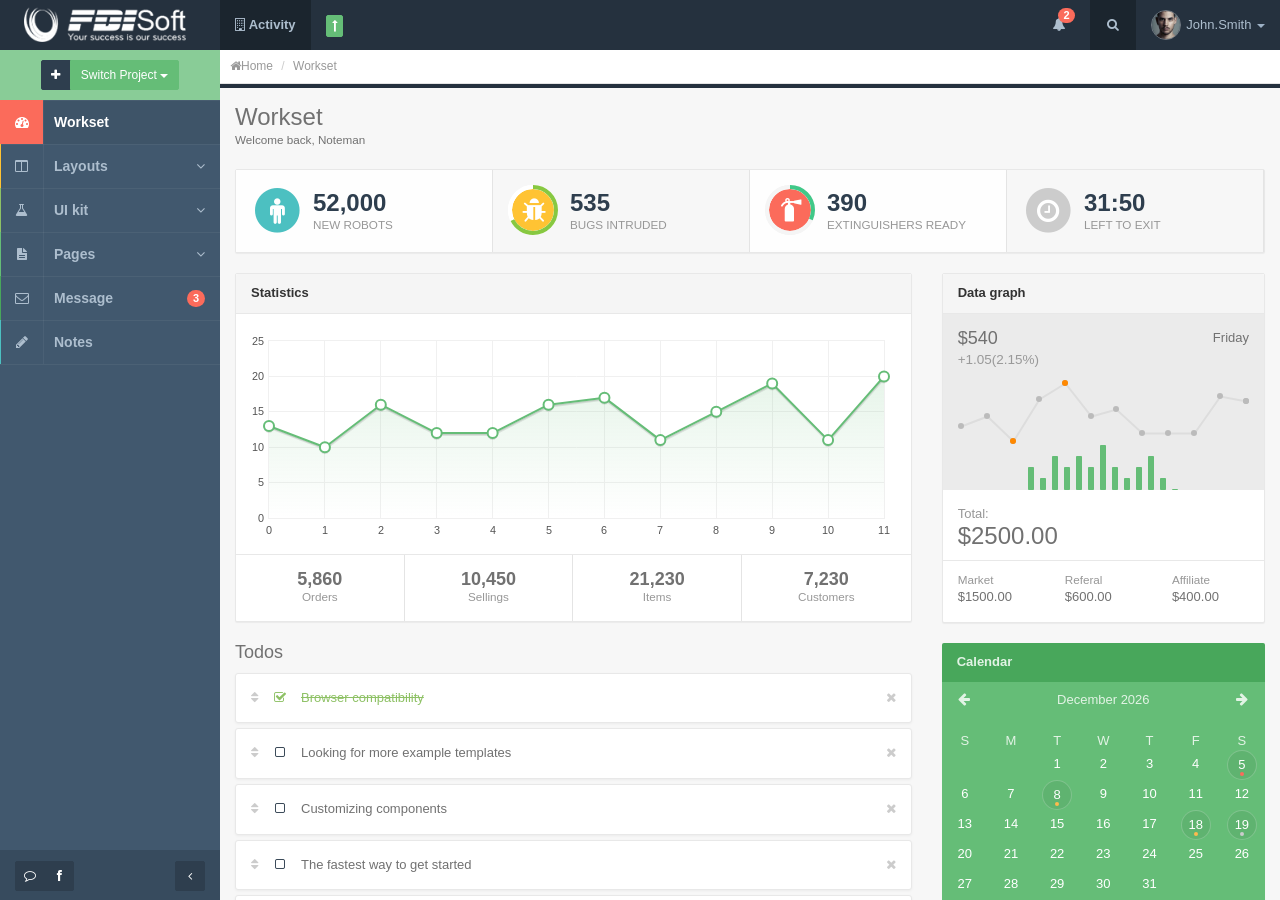
==== QLSV/QLSV.Web/Skin/index.html @ b13d67b2 "commit web" ====
<!DOCTYPE html>
<html lang="en" class="app">
<head>
    <meta charset="utf-8" />
    <title>Notebook | Web Application</title>
    <meta name="description" content="app, web app, responsive, admin dashboard, admin, flat, flat ui, ui kit, off screen nav" />
    <meta name="viewport" content="width=device-width, initial-scale=1, maximum-scale=1" />
    <link rel="stylesheet" href="css/bootstrap.css" type="text/css" />
    <link rel="stylesheet" href="css/animate.css" type="text/css" />
    <link rel="stylesheet" href="css/font-awesome.min.css" type="text/css" />
    <link rel="stylesheet" href="css/font.css" type="text/css" />
    <link rel="stylesheet" href="js/calendar/bootstrap_calendar.css" type="text/css" />
    <link rel="stylesheet" href="css/app.css" type="text/css" />
    <!--[if lt IE 9]>
    <script src="js/ie/html5shiv.js"></script>
    <script src="js/ie/respond.min.js"></script>
    <script src="js/ie/excanvas.js"></script>
  <![endif]-->
</head>
<body>
    <section class="vbox">
        <header class="bg-dark dk header navbar navbar-fixed-top-xs">
            <div class="navbar-header aside-md">
                <a class="btn btn-link visible-xs" data-toggle="class:nav-off-screen,open" data-target="#nav,html">
                    <i class="fa fa-bars"></i>
                </a>
                <a href="#" class="navbar-brand" data-toggle="fullscreen">
                    <img src="images/logo.png" class="m-r-sm">Notebook</a>
                <a class="btn btn-link visible-xs" data-toggle="dropdown" data-target=".nav-user">
                    <i class="fa fa-cog"></i>
                </a>
            </div>
            <ul class="nav navbar-nav hidden-xs">
                <li class="dropdown">
                    <a href="#" class="dropdown-toggle dker" data-toggle="dropdown">
                        <i class="fa fa-building-o"></i>
                        <span class="font-bold">Activity</span>
                    </a>
                    <section class="dropdown-menu aside-xl on animated fadeInLeft no-borders lt">
                        <div class="wrapper lter m-t-n-xs">
                            <a href="#" class="thumb pull-left m-r">
                                <img src="images/avatar.jpg" class="img-circle">
                            </a>
                            <div class="clear">
                                <a href="#"><span class="text-white font-bold">@Mike Mcalidek</span></a>

                                <small class="block">Art Director</small>
                                <a href="#" class="btn btn-xs btn-success m-t-xs">Upgrade</a>
                            </div>
                        </div>
                        <div class="row m-l-none m-r-none m-b-n-xs text-center">
                            <div class="col-xs-4">
                                <div class="padder-v">
                                    <span class="m-b-xs h4 block text-white">245</span>
                                    <small class="text-muted">Followers</small>
                                </div>
                            </div>
                            <div class="col-xs-4 dk">
                                <div class="padder-v">
                                    <span class="m-b-xs h4 block text-white">55</span>
                                    <small class="text-muted">Likes</small>
                                </div>
                            </div>
                            <div class="col-xs-4">
                                <div class="padder-v">
                                    <span class="m-b-xs h4 block text-white">2,035</span>
                                    <small class="text-muted">Photos</small>
                                </div>
                            </div>
                        </div>
                    </section>
                </li>
                <li>
                    <div class="m-t m-l">
                        <a href="price.html" class="dropdown-toggle btn btn-xs btn-primary" title="Upgrade"><i class="fa fa-long-arrow-up"></i></a>
                    </div>
                </li>
            </ul>
            <ul class="nav navbar-nav navbar-right m-n hidden-xs nav-user">
                <li class="hidden-xs">
                    <a href="#" class="dropdown-toggle dk" data-toggle="dropdown">
                        <i class="fa fa-bell"></i>
                        <span class="badge badge-sm up bg-danger m-l-n-sm count">2</span>
                    </a>
                    <section class="dropdown-menu aside-xl">
                        <section class="panel bg-white">
                            <header class="panel-heading b-light bg-light">
                                <strong>You have <span class="count">2</span> notifications</strong>
                            </header>
                            <div class="list-group list-group-alt animated fadeInRight">
                                <a href="#" class="media list-group-item">
                                    <span class="pull-left thumb-sm">
                                        <img src="images/avatar.jpg" alt="John said" class="img-circle">
                                    </span>
                                    <span class="media-body block m-b-none">Use awesome animate.css<br>
                                        <small class="text-muted">10 minutes ago</small>
                                    </span>
                                </a>
                                <a href="#" class="media list-group-item">
                                    <span class="media-body block m-b-none">1.0 initial released<br>
                                        <small class="text-muted">1 hour ago</small>
                                    </span>
                                </a>
                            </div>
                            <footer class="panel-footer text-sm">
                                <a href="#" class="pull-right"><i class="fa fa-cog"></i></a>
                                <a href="#notes" data-toggle="class:show animated fadeInRight">See all the notifications</a>
                            </footer>
                        </section>
                    </section>
                </li>
                <li class="dropdown hidden-xs">
                    <a href="#" class="dropdown-toggle dker" data-toggle="dropdown"><i class="fa fa-fw fa-search"></i></a>
                    <section class="dropdown-menu aside-xl animated fadeInUp">
                        <section class="panel bg-white">
                            <form role="search">
                                <div class="form-group wrapper m-b-none">
                                    <div class="input-group">
                                        <input type="text" class="form-control" placeholder="Search">
                                        <span class="input-group-btn">
                                            <button type="submit" class="btn btn-info btn-icon"><i class="fa fa-search"></i></button>
                                        </span>
                                    </div>
                                </div>
                            </form>
                        </section>
                    </section>
                </li>
                <li class="dropdown">
                    <a href="#" class="dropdown-toggle" data-toggle="dropdown">
                        <span class="thumb-sm avatar pull-left">
                            <img src="images/avatar.jpg">
                        </span>
                        John.Smith <b class="caret"></b>
                    </a>
                    <ul class="dropdown-menu animated fadeInRight">
                        <span class="arrow top"></span>
                        <li>
                            <a href="#">Settings</a>
                        </li>
                        <li>
                            <a href="profile.html">Profile</a>
                        </li>
                        <li>
                            <a href="#">
                                <span class="badge bg-danger pull-right">3</span>
                                Notifications
                            </a>
                        </li>
                        <li>
                            <a href="docs.html">Help</a>
                        </li>
                        <li class="divider"></li>
                        <li>
                            <a href="modal.lockme.html" data-toggle="ajaxModal">Logout</a>
                        </li>
                    </ul>
                </li>
            </ul>
        </header>
        <section>
            <section class="hbox stretch">
                <!-- .aside -->
                <aside class="bg-dark lter aside-md hidden-print" id="nav">
                    <section class="vbox">
                        <header class="header bg-primary lter text-center clearfix">
                            <div class="btn-group">
                                <button type="button" class="btn btn-sm btn-dark btn-icon" title="New project"><i class="fa fa-plus"></i></button>
                                <div class="btn-group hidden-nav-xs">
                                    <button type="button" class="btn btn-sm btn-primary dropdown-toggle" data-toggle="dropdown">
                                        Switch Project
                   
                                        <span class="caret"></span>
                                    </button>
                                    <ul class="dropdown-menu text-left">
                                        <li><a href="#">Project</a></li>
                                        <li><a href="#">Another Project</a></li>
                                        <li><a href="#">More Projects</a></li>
                                    </ul>
                                </div>
                            </div>
                        </header>
                        <section class="w-f scrollable">
                            <div class="slim-scroll" data-height="auto" data-disable-fade-out="true" data-distance="0" data-size="5px" data-color="#333333">

                                <!-- nav -->
                                <nav class="nav-primary hidden-xs">
                                    <ul class="nav">
                                        <li class="active">
                                            <a href="index.html" class="active">
                                                <i class="fa fa-dashboard icon">
                                                    <b class="bg-danger"></b>
                                                </i>
                                                <span>Workset</span>
                                            </a>
                                        </li>
                                        <li>
                                            <a href="#layout">
                                                <i class="fa fa-columns icon">
                                                    <b class="bg-warning"></b>
                                                </i>
                                                <span class="pull-right">
                                                    <i class="fa fa-angle-down text"></i>
                                                    <i class="fa fa-angle-up text-active"></i>
                                                </span>
                                                <span>Layouts</span>
                                            </a>
                                            <ul class="nav lt">
                                                <li>
                                                    <a href="layout-c.html">
                                                        <i class="fa fa-angle-right"></i>
                                                        <span>Color option</span>
                                                    </a>
                                                </li>
                                                <li>
                                                    <a href="layout-r.html">
                                                        <i class="fa fa-angle-right"></i>
                                                        <span>Right nav</span>
                                                    </a>
                                                </li>
                                                <li>
                                                    <a href="layout-h.html">
                                                        <i class="fa fa-angle-right"></i>
                                                        <span>H-Layout</span>
                                                    </a>
                                                </li>
                                            </ul>
                                        </li>
                                        <li>
                                            <a href="#uikit">
                                                <i class="fa fa-flask icon">
                                                    <b class="bg-success"></b>
                                                </i>
                                                <span class="pull-right">
                                                    <i class="fa fa-angle-down text"></i>
                                                    <i class="fa fa-angle-up text-active"></i>
                                                </span>
                                                <span>UI kit</span>
                                            </a>
                                            <ul class="nav lt">
                                                <li>
                                                    <a href="buttons.html">
                                                        <i class="fa fa-angle-right"></i>
                                                        <span>Buttons</span>
                                                    </a>
                                                </li>
                                                <li>
                                                    <a href="icons.html">
                                                        <b class="badge bg-info pull-right">369</b>
                                                        <i class="fa fa-angle-right"></i>
                                                        <span>Icons</span>
                                                    </a>
                                                </li>
                                                <li>
                                                    <a href="grid.html">
                                                        <i class="fa fa-angle-right"></i>
                                                        <span>Grid</span>
                                                    </a>
                                                </li>
                                                <li>
                                                    <a href="widgets.html">
                                                        <b class="badge  pull-right">8</b>
                                                        <i class="fa fa-angle-right"></i>
                                                        <span>Widgets</span>
                                                    </a>
                                                </li>
                                                <li>
                                                    <a href="components.html">
                                                        <i class="fa fa-angle-right"></i>
                                                        <span>Components</span>
                                                    </a>
                                                </li>
                                                <li>
                                                    <a href="list.html">
                                                        <i class="fa fa-angle-right"></i>
                                                        <span>List group</span>
                                                    </a>
                                                </li>
                                                <li>
                                                    <a href="#table">
                                                        <i class="fa fa-angle-down text"></i>
                                                        <i class="fa fa-angle-up text-active"></i>
                                                        <span>Table</span>
                                                    </a>
                                                    <ul class="nav bg">
                                                        <li>
                                                            <a href="table-static.html">
                                                                <i class="fa fa-angle-right"></i>
                                                                <span>Table static</span>
                                                            </a>
                                                        </li>
                                                        <li>
                                                            <a href="table-datatable.html">
                                                                <i class="fa fa-angle-right"></i>
                                                                <span>Datatable</span>
                                                            </a>
                                                        </li>
                                                        <li>
                                                            <a href="table-datagrid.html">
                                                                <i class="fa fa-angle-right"></i>
                                                                <span>Datagrid</span>
                                                            </a>
                                                        </li>
                                                    </ul>
                                                </li>
                                                <li>
                                                    <a href="#form">
                                                        <i class="fa fa-angle-down text"></i>
                                                        <i class="fa fa-angle-up text-active"></i>
                                                        <span>Form</span>
                                                    </a>
                                                    <ul class="nav bg">
                                                        <li>
                                                            <a href="form-elements.html">
                                                                <i class="fa fa-angle-right"></i>
                                                                <span>Form elements</span>
                                                            </a>
                                                        </li>
                                                        <li>
                                                            <a href="form-validation.html">
                                                                <i class="fa fa-angle-right"></i>
                                                                <span>Form validation</span>
                                                            </a>
                                                        </li>
                                                        <li>
                                                            <a href="form-wizard.html">
                                                                <i class="fa fa-angle-right"></i>
                                                                <span>Form wizard</span>
                                                            </a>
                                                        </li>
                                                    </ul>
                                                </li>
                                                <li>
                                                    <a href="chart.html">
                                                        <i class="fa fa-angle-right"></i>
                                                        <span>Chart</span>
                                                    </a>
                                                </li>
                                                <li>
                                                    <a href="fullcalendar.html">
                                                        <i class="fa fa-angle-right"></i>
                                                        <span>Fullcalendar</span>
                                                    </a>
                                                </li>
                                                <li>
                                                    <a href="portlet.html">
                                                        <i class="fa fa-angle-right"></i>
                                                        <span>Portlet</span>
                                                    </a>
                                                </li>
                                                <li>
                                                    <a href="timeline.html">
                                                        <i class="fa fa-angle-right"></i>
                                                        <span>Timeline</span>
                                                    </a>
                                                </li>
                                            </ul>
                                        </li>
                                        <li>
                                            <a href="#pages">
                                                <i class="fa fa-file-text icon">
                                                    <b class="bg-primary"></b>
                                                </i>
                                                <span class="pull-right">
                                                    <i class="fa fa-angle-down text"></i>
                                                    <i class="fa fa-angle-up text-active"></i>
                                                </span>
                                                <span>Pages</span>
                                            </a>
                                            <ul class="nav lt">
                                                <li>
                                                    <a href="gallery.html">
                                                        <i class="fa fa-angle-right"></i>
                                                        <span>Gallery</span>
                                                    </a>
                                                </li>
                                                <li>
                                                    <a href="profile.html">
                                                        <i class="fa fa-angle-right"></i>
                                                        <span>Profile</span>
                                                    </a>
                                                </li>
                                                <li>
                                                    <a href="invoice.html">
                                                        <i class="fa fa-angle-right"></i>
                                                        <span>Invoice</span>
                                                    </a>
                                                </li>
                                                <li>
                                                    <a href="intro.html">
                                                        <i class="fa fa-angle-right"></i>
                                                        <span>Intro</span>
                                                    </a>
                                                </li>
                                                <li>
                                                    <a href="master.html">
                                                        <i class="fa fa-angle-right"></i>
                                                        <span>Master</span>
                                                    </a>
                                                </li>
                                                <li>
                                                    <a href="gmap.html">
                                                        <i class="fa fa-angle-right"></i>
                                                        <span>Google Map</span>
                                                    </a>
                                                </li>
                                                <li>
                                                    <a href="jvectormap.html">
                                                        <i class="fa fa-angle-right"></i>
                                                        <span>Vector Map</span>
                                                    </a>
                                                </li>
                                                <li>
                                                    <a href="signin.html">
                                                        <i class="fa fa-angle-right"></i>
                                                        <span>Signin</span>
                                                    </a>
                                                </li>
                                                <li>
                                                    <a href="signup.html">
                                                        <i class="fa fa-angle-right"></i>
                                                        <span>Signup</span>
                                                    </a>
                                                </li>
                                                <li>
                                                    <a href="404.html">
                                                        <i class="fa fa-angle-right"></i>
                                                        <span>404</span>
                                                    </a>
                                                </li>
                                            </ul>
                                        </li>
                                        <li>
                                            <a href="mail.html">
                                                <b class="badge bg-danger pull-right">3</b>
                                                <i class="fa fa-envelope-o icon">
                                                    <b class="bg-primary dker"></b>
                                                </i>
                                                <span>Message</span>
                                            </a>
                                        </li>
                                        <li>
                                            <a href="notebook.html">
                                                <i class="fa fa-pencil icon">
                                                    <b class="bg-info"></b>
                                                </i>
                                                <span>Notes</span>
                                            </a>
                                        </li>
                                    </ul>
                                </nav>
                                <!-- / nav -->
                            </div>
                        </section>

                        <footer class="footer lt hidden-xs b-t b-dark">
                            <div id="chat" class="dropup">
                                <section class="dropdown-menu on aside-md m-l-n">
                                    <section class="panel bg-white">
                                        <header class="panel-heading b-b b-light">Active chats</header>
                                        <div class="panel-body animated fadeInRight">
                                            <p class="text-sm">No active chats.</p>
                                            <p><a href="#" class="btn btn-sm btn-default">Start a chat</a></p>
                                        </div>
                                    </section>
                                </section>
                            </div>
                            <div id="invite" class="dropup">
                                <section class="dropdown-menu on aside-md m-l-n">
                                    <section class="panel bg-white">
                                        <header class="panel-heading b-b b-light">
                                            John <i class="fa fa-circle text-success"></i>
                                        </header>
                                        <div class="panel-body animated fadeInRight">
                                            <p class="text-sm">No contacts in your lists.</p>
                                            <p><a href="#" class="btn btn-sm btn-facebook"><i class="fa fa-fw fa-facebook"></i>Invite from Facebook</a></p>
                                        </div>
                                    </section>
                                </section>
                            </div>
                            <a href="#nav" data-toggle="class:nav-xs" class="pull-right btn btn-sm btn-dark btn-icon">
                                <i class="fa fa-angle-left text"></i>
                                <i class="fa fa-angle-right text-active"></i>
                            </a>
                            <div class="btn-group hidden-nav-xs">
                                <button type="button" title="Chats" class="btn btn-icon btn-sm btn-dark" data-toggle="dropdown" data-target="#chat"><i class="fa fa-comment-o"></i></button>
                                <button type="button" title="Contacts" class="btn btn-icon btn-sm btn-dark" data-toggle="dropdown" data-target="#invite"><i class="fa fa-facebook"></i></button>
                            </div>
                        </footer>
                    </section>
                </aside>
                <!-- /.aside -->
                <section id="content">
                    <section class="vbox">
                        <section class="scrollable padder">
                            <ul class="breadcrumb no-border no-radius b-b b-light pull-in">
                                <li><a href="index.html"><i class="fa fa-home"></i>Home</a></li>
                                <li class="active">Workset</li>
                            </ul>
                            <div class="m-b-md">
                                <h3 class="m-b-none">Workset</h3>
                                <small>Welcome back, Noteman</small>
                            </div>
                            <section class="panel panel-default">
                                <div class="row m-l-none m-r-none bg-light lter">
                                    <div class="col-sm-6 col-md-3 padder-v b-r b-light">
                                        <span class="fa-stack fa-2x pull-left m-r-sm">
                                            <i class="fa fa-circle fa-stack-2x text-info"></i>
                                            <i class="fa fa-male fa-stack-1x text-white"></i>
                                        </span>
                                        <a class="clear" href="#">
                                            <span class="h3 block m-t-xs"><strong>52,000</strong></span>
                                            <small class="text-muted text-uc">New robots</small>
                                        </a>
                                    </div>
                                    <div class="col-sm-6 col-md-3 padder-v b-r b-light lt">
                                        <span class="fa-stack fa-2x pull-left m-r-sm">
                                            <i class="fa fa-circle fa-stack-2x text-warning"></i>
                                            <i class="fa fa-bug fa-stack-1x text-white"></i>
                                            <span class="easypiechart pos-abt" data-percent="100" data-line-width="4" data-track-color="#fff" data-scale-color="false" data-size="50" data-line-cap='butt' data-animate="2000" data-target="#bugs" data-update="3000"></span>
                                        </span>
                                        <a class="clear" href="#">
                                            <span class="h3 block m-t-xs"><strong id="bugs">468</strong></span>
                                            <small class="text-muted text-uc">Bugs intruded</small>
                                        </a>
                                    </div>
                                    <div class="col-sm-6 col-md-3 padder-v b-r b-light">
                                        <span class="fa-stack fa-2x pull-left m-r-sm">
                                            <i class="fa fa-circle fa-stack-2x text-danger"></i>
                                            <i class="fa fa-fire-extinguisher fa-stack-1x text-white"></i>
                                            <span class="easypiechart pos-abt" data-percent="100" data-line-width="4" data-track-color="#f5f5f5" data-scale-color="false" data-size="50" data-line-cap='butt' data-animate="3000" data-target="#firers" data-update="5000"></span>
                                        </span>
                                        <a class="clear" href="#">
                                            <span class="h3 block m-t-xs"><strong id="firers">359</strong></span>
                                            <small class="text-muted text-uc">Extinguishers ready</small>
                                        </a>
                                    </div>
                                    <div class="col-sm-6 col-md-3 padder-v b-r b-light lt">
                                        <span class="fa-stack fa-2x pull-left m-r-sm">
                                            <i class="fa fa-circle fa-stack-2x icon-muted"></i>
                                            <i class="fa fa-clock-o fa-stack-1x text-white"></i>
                                        </span>
                                        <a class="clear" href="#">
                                            <span class="h3 block m-t-xs"><strong>31:50</strong></span>
                                            <small class="text-muted text-uc">Left to exit</small>
                                        </a>
                                    </div>
                                </div>
                            </section>
                            <div class="row">
                                <div class="col-md-8">
                                    <section class="panel panel-default">
                                        <header class="panel-heading font-bold">Statistics</header>
                                        <div class="panel-body">
                                            <div id="flot-1ine" style="height: 210px"></div>
                                        </div>
                                        <footer class="panel-footer bg-white no-padder">
                                            <div class="row text-center no-gutter">
                                                <div class="col-xs-3 b-r b-light">
                                                    <span class="h4 font-bold m-t block">5,860</span>
                                                    <small class="text-muted m-b block">Orders</small>
                                                </div>
                                                <div class="col-xs-3 b-r b-light">
                                                    <span class="h4 font-bold m-t block">10,450</span>
                                                    <small class="text-muted m-b block">Sellings</small>
                                                </div>
                                                <div class="col-xs-3 b-r b-light">
                                                    <span class="h4 font-bold m-t block">21,230</span>
                                                    <small class="text-muted m-b block">Items</small>
                                                </div>
                                                <div class="col-xs-3">
                                                    <span class="h4 font-bold m-t block">7,230</span>
                                                    <small class="text-muted m-b block">Customers</small>
                                                </div>
                                            </div>
                                        </footer>
                                    </section>
                                </div>
                                <div class="col-md-4">
                                    <section class="panel panel-default">
                                        <header class="panel-heading font-bold">Data graph</header>
                                        <div class="bg-light dk wrapper">
                                            <span class="pull-right">Friday</span>
                                            <span class="h4">$540<br>
                                                <small class="text-muted">+1.05(2.15%)</small>
                                            </span>
                                            <div class="text-center m-b-n m-t-sm">
                                                <div class="sparkline" data-type="line" data-height="65" data-width="100%" data-line-width="2" data-line-color="#dddddd" data-spot-color="#bbbbbb" data-fill-color="" data-highlight-line-color="#fff" data-spot-radius="3" data-resize="true" values="280,320,220,385,450,320,345,250,250,250,400,380"></div>
                                                <div class="sparkline inline" data-type="bar" data-height="45" data-bar-width="6" data-bar-spacing="6" data-bar-color="#65bd77">10,9,11,10,11,10,12,10,9,10,11,9,8</div>
                                            </div>
                                        </div>
                                        <div class="panel-body">
                                            <div>
                                                <span class="text-muted">Total:</span>
                                                <span class="h3 block">$2500.00</span>
                                            </div>
                                            <div class="line pull-in"></div>
                                            <div class="row m-t-sm">
                                                <div class="col-xs-4">
                                                    <small class="text-muted block">Market</small>
                                                    <span>$1500.00</span>
                                                </div>
                                                <div class="col-xs-4">
                                                    <small class="text-muted block">Referal</small>
                                                    <span>$600.00</span>
                                                </div>
                                                <div class="col-xs-4">
                                                    <small class="text-muted block">Affiliate</small>
                                                    <span>$400.00</span>
                                                </div>
                                            </div>
                                        </div>
                                    </section>
                                </div>
                            </div>
                            <div class="row">
                                <div class="col-md-8">
                                    <h4 class="m-t-none">Todos</h4>
                                    <ul class="list-group gutter list-group-lg list-group-sp sortable">
                                        <li class="list-group-item box-shadow">
                                            <a href="#" class="pull-right" data-dismiss="alert">
                                                <i class="fa fa-times icon-muted"></i>
                                            </a>
                                            <span class="pull-left media-xs">
                                                <i class="fa fa-sort icon-muted fa m-r-sm"></i>
                                                <a href="#todo-1" data-toggle="class:text-lt text-success" class="active">
                                                    <i class="fa fa-square-o fa-fw text"></i>
                                                    <i class="fa fa-check-square-o fa-fw text-active text-success"></i>
                                                </a>
                                            </span>
                                            <div class="clear text-success text-lt" id="todo-1">
                                                Browser compatibility
                     
                                            </div>
                                        </li>
                                        <li class="list-group-item box-shadow">
                                            <a href="#" class="pull-right" data-dismiss="alert">
                                                <i class="fa fa-times icon-muted"></i>
                                            </a>
                                            <span class="pull-left media-xs">
                                                <i class="fa fa-sort icon-muted fa m-r-sm"></i>
                                                <a href="#todo-2" data-toggle="class:text-lt text-danger">
                                                    <i class="fa fa-square-o fa-fw text"></i>
                                                    <i class="fa fa-check-square-o fa-fw text-active text-danger"></i>
                                                </a>
                                            </span>
                                            <div class="clear" id="todo-2">
                                                Looking for more example templates
                     
                                            </div>
                                        </li>
                                        <li class="list-group-item box-shadow">
                                            <a href="#" class="pull-right" data-dismiss="alert">
                                                <i class="fa fa-times icon-muted"></i>
                                            </a>
                                            <span class="pull-left media-xs">
                                                <i class="fa fa-sort icon-muted fa m-r-sm"></i>
                                                <a href="#todo-3" data-toggle="class:text-lt">
                                                    <i class="fa fa-square-o fa-fw text"></i>
                                                    <i class="fa fa-check-square-o fa-fw text-active text-success"></i>
                                                </a>
                                            </span>
                                            <div class="clear" id="todo-3">
                                                Customizing components
                     
                                            </div>
                                        </li>
                                        <li class="list-group-item box-shadow">
                                            <a href="#" class="pull-right" data-dismiss="alert">
                                                <i class="fa fa-times icon-muted"></i>
                                            </a>
                                            <span class="pull-left media-xs">
                                                <i class="fa fa-sort icon-muted fa m-r-sm"></i>
                                                <a href="#todo-4" data-toggle="class:text-lt">
                                                    <i class="fa fa-square-o fa-fw text"></i>
                                                    <i class="fa fa-check-square-o fa-fw text-active text-success"></i>
                                                </a>
                                            </span>
                                            <div class="clear" id="todo-4">
                                                The fastest way to get started
                     
                                            </div>
                                        </li>
                                        <li class="list-group-item box-shadow">
                                            <a href="#" class="pull-right" data-dismiss="alert">
                                                <i class="fa fa-times icon-muted"></i>
                                            </a>
                                            <span class="pull-left media-xs">
                                                <i class="fa fa-sort icon-muted fa m-r-sm"></i>
                                                <a href="#todo-5" data-toggle="class:text-lt">
                                                    <i class="fa fa-square-o fa-fw text"></i>
                                                    <i class="fa fa-check-square-o fa-fw text-active text-success"></i>
                                                </a>
                                            </span>
                                            <div class="clear" id="todo-5">
                                                HTML5 doctype required
                     
                                            </div>
                                        </li>
                                        <li class="list-group-item box-shadow">
                                            <a href="#" class="pull-right" data-dismiss="alert">
                                                <i class="fa fa-times icon-muted"></i>
                                            </a>
                                            <span class="pull-left media-xs">
                                                <i class="fa fa-sort icon-muted fa m-r-sm"></i>
                                                <a href="#todo-6" data-toggle="class:text-lt">
                                                    <i class="fa fa-square-o fa-fw text"></i>
                                                    <i class="fa fa-check-square-o fa-fw text-active text-success"></i>
                                                </a>
                                            </span>
                                            <div class="clear" id="todo-6">
                                                LessCSS compiling
                     
                                            </div>
                                        </li>
                                    </ul>
                                </div>
                                <div class="col-md-4">
                                    <section class="panel b-light">
                                        <header class="panel-heading bg-primary dker no-border"><strong>Calendar</strong></header>
                                        <div id="calendar" class="bg-primary m-l-n-xxs m-r-n-xxs"></div>
                                        <div class="list-group">
                                            <a href="#" class="list-group-item text-ellipsis">
                                                <span class="badge bg-danger">7:30</span>
                                                Meet a friend
                                            </a>
                                            <a href="#" class="list-group-item text-ellipsis">
                                                <span class="badge bg-success">9:30</span>
                                                Have a kick off meeting with .inc company
                                            </a>
                                            <a href="#" class="list-group-item text-ellipsis">
                                                <span class="badge bg-light">19:30</span>
                                                Milestone release
                                            </a>
                                        </div>
                                    </section>
                                </div>
                            </div>
                            <div>
                                <div class="btn-group m-b" data-toggle="buttons">
                                    <label class="btn btn-sm btn-default active">
                                        <input type="radio" name="options" id="option1">
                                        Timeline
                 
                                    </label>
                                    <label class="btn btn-sm btn-default">
                                        <input type="radio" name="options" id="option2">
                                        Activity
                 
                                    </label>
                                </div>
                                <section class="comment-list block">
                                    <article id="comment-id-1" class="comment-item">
                                        <span class="fa-stack pull-left m-l-xs">
                                            <i class="fa fa-circle text-info fa-stack-2x"></i>
                                            <i class="fa fa-play-circle text-white fa-stack-1x"></i>
                                        </span>
                                        <section class="comment-body m-b-lg">
                                            <header>
                                                <a href="#"><strong>John smith</strong></a> shared a <a href="#" class="text-info">video</a> to you
                       
                                                <span class="text-muted text-xs">24 minutes ago
                                                </span>
                                            </header>
                                            <div>Lorem ipsum dolor sit amet, consectetur adipiscing elit. Morbi id neque quam.</div>
                                        </section>
                                    </article>
                                    <!-- .comment-reply -->
                                    <article id="comment-id-2" class="comment-reply">
                                        <article class="comment-item">
                                            <a class="pull-left thumb-sm">
                                                <img src="images/avatar_default.jpg" class="img-circle">
                                            </a>
                                            <section class="comment-body m-b-lg">
                                                <header>
                                                    <a href="#"><strong>John smith</strong></a>
                                                    <span class="text-muted text-xs">26 minutes ago
                                                    </span>
                                                </header>
                                                <div>Morbi id neque quam. Aliquam.</div>
                                            </section>
                                        </article>
                                        <article class="comment-item">
                                            <a class="pull-left thumb-sm">
                                                <img src="images/avatar.jpg" class="img-circle">
                                            </a>
                                            <section class="comment-body m-b-lg">
                                                <header>
                                                    <a href="#"><strong>Mike</strong></a>
                                                    <span class="text-muted text-xs">26 minutes ago
                                                    </span>
                                                </header>
                                                <div>Good idea.</div>
                                            </section>
                                        </article>
                                    </article>
                                    <!-- / .comment-reply -->
                                    <article id="comment-id-2" class="comment-item">
                                        <span class="fa-stack pull-left m-l-xs">
                                            <i class="fa fa-circle text-danger fa-stack-2x"></i>
                                            <i class="fa fa-file-o text-white fa-stack-1x"></i>
                                        </span>
                                        <section class="comment-body m-b-lg">
                                            <header>
                                                <a href="#"><strong>John Doe</strong></a>
                                                <span class="text-muted text-xs">1 hour ago
                                                </span>
                                            </header>
                                            <div>Lorem ipsum dolor sit amet, consecteter adipiscing elit.</div>
                                        </section>
                                    </article>
                                    <article id="comment-id-2" class="comment-item">
                                        <span class="fa-stack pull-left m-l-xs">
                                            <i class="fa fa-circle text-success fa-stack-2x"></i>
                                            <i class="fa fa-check text-white fa-stack-1x"></i>
                                        </span>
                                        <section class="comment-body m-b-lg">
                                            <header>
                                                <a href="#"><strong>Jonathan</strong></a> completed a task
                       
                                                <span class="text-muted text-xs">1 hour ago
                                                </span>
                                            </header>
                                            <div>Consecteter adipiscing elit.</div>
                                        </section>
                                    </article>
                                </section>
                                <a href="#" class="btn btn-default btn-sm m-b"><i class="fa fa-plus icon-muted"></i>more</a>
                            </div>
                        </section>
                    </section>
                    <a href="#" class="hide nav-off-screen-block" data-toggle="class:nav-off-screen" data-target="#nav"></a>
                </section>
                <aside class="bg-light lter b-l aside-md hide" id="notes">
                    <div class="wrapper">Notification</div>
                </aside>
            </section>
        </section>
    </section>
    <script src="js/jquery.min.js"></script>
    <!-- Bootstrap -->
    <script src="js/bootstrap.js"></script>
    <!-- App -->
    <script src="js/app.js"></script>
    <script src="js/app.plugin.js"></script>
    <script src="js/slimscroll/jquery.slimscroll.min.js"></script>
    <script src="js/charts/easypiechart/jquery.easy-pie-chart.js"></script>
    <script src="js/charts/sparkline/jquery.sparkline.min.js"></script>
    <script src="js/charts/flot/jquery.flot.min.js"></script>
    <script src="js/charts/flot/jquery.flot.tooltip.min.js"></script>
    <script src="js/charts/flot/jquery.flot.resize.js"></script>
    <script src="js/charts/flot/jquery.flot.grow.js"></script>
    <script src="js/charts/flot/demo.js"></script>

    <script src="js/calendar/bootstrap_calendar.js"></script>
    <script src="js/calendar/demo.js"></script>

    <script src="js/sortable/jquery.sortable.js"></script>

</body>
</html>
---- QLSV/QLSV.Web/Skin/css/font.css ----
@font-face {
  font-family: 'Open Sans';
  font-style: normal;
  font-weight: 300;
  src: local('Open Sans Light'), local('OpenSans-Light'), url('../fonts/opensans/opensans-light-webfont.woff') format('woff');
}
@font-face {
  font-family: 'Open Sans';
  font-style: normal;
  font-weight: 400;
  src: local('Open Sans'), local('OpenSans'), url('../fonts/opensans/opensans-webfont.woff') format('woff');
}
@font-face {
  font-family: 'Open Sans';
  font-style: normal;
  font-weight: 700;
  src: local('Open Sans Bold'), local('OpenSans-Bold'), url('../fonts/opensans/opensans-bold-webfont.woff') format('woff');
}
---- QLSV/QLSV.Web/Skin/css/app.css ----
html {
  background-color: #f7f7f7;
  overflow-x: hidden;
}
body {
  font-family: Arial, sans-serif, "Open Sans", "Helvetica Neue", Helvetica;
  font-size: 13px;
  color: #717171;
  background-color: transparent;
  -webkit-font-smoothing: antialiased;
}
.h1,
.h2,
.h3,
.h4,
.h5,
.h6 {
  margin: 0;
}
a {
  color: #2e3e4e;
  text-decoration: none;
}
a:hover,
a:focus {
  color: #4a647e;
  text-decoration: none;
}
.badge {
  background-color: #bebebe;
}
.badge.up {
  position: relative;
  top: -10px;
  padding: 3px 6px;
}
.badge-sm {
  font-size: 85%;
  padding: 2px 5px !important;
}
label {
  font-weight: normal;
}
.label-sm {
  padding-top: 0;
  padding-bottom: 0;
}
.text-primary {
  color: #65bd77;
}
.text-info {
  color: #4cc0c1;
}
.text-success {
  color: #8ec165;
}
.text-warning {
  color: #ffc333;
}
.text-danger {
  color: #fb6b5b;
}
.text-light {
  color: #f1f1f1;
}
.text-white {
  color: #fff;
}
.text-dark {
  color: #2e3e4e;
}
.text-muted {
  color: #979797;
}
small {
  font-size: 90%;
}
.badge-white {
  background-color: transparent;
  border: 1px solid rgba(255,255,255,0.35);
  padding: 2px 6px;
}
.badge-hollow {
  background-color: transparent;
  border: 1px solid rgba(0,0,0,0.15);
  color: inherit;
}
.caret-white {
  border-top-color: #fff;
  border-top-color: rgba(255,255,255,0.65);
}
a:hover .caret-white {
  border-top-color: #fff;
}
.tooltip-inner {
  background-color: rgba(0,0,0,0.9);
  background-color: #2e3e4e;
}
.tooltip.top .tooltip-arrow {
  border-top-color: rgba(0,0,0,0.9);
  border-top-color: #2e3e4e;
}
.tooltip.right .tooltip-arrow {
  border-right-color: rgba(0,0,0,0.9);
  border-right-color: #2e3e4e;
}
.tooltip.bottom .tooltip-arrow {
  border-bottom-color: rgba(0,0,0,0.9);
  border-bottom-color: #2e3e4e;
}
.tooltip.left .tooltip-arrow {
  border-left-color: rgba(0,0,0,0.9);
  border-left-color: #2e3e4e;
}
.popover-content {
  font-size: 12px;
  line-height: 1.5;
}
.progress-xs {
  height: 6px;
}
.progress-sm {
  height: 10px;
}
.progress-sm .progress-bar {
  font-size: 10px;
  line-height: 1em;
}
.breadcrumb {
  background-color: #fff;
  border: 1px solid #e8e8e8;
  padding-left: 10px;
  font-size: 12px;
  margin-bottom: 10px;
}
.breadcrumb a {
  color: #999;
}
.accordion-group,
.accordion-inner {
  border-color: #e8e8e8;
  border-radius: 2px;
}
.alert {
  font-size: 85%;
  box-shadow: inset 0 1px 0 rgba(255,255,255,0.2);
}
.alert .close i {
  font-size: 12px;
  font-weight: normal;
  display: block;
}
.form-control {
  border-color: #d9d9d9;
  border-radius: 2px;
}
.form-control,
.form-control:focus {
  -webkit-box-shadow: none;
  box-shadow: none;
}
.form-control:focus {
  border-color: #4cc0c1;
}
.input-s-sm {
  width: 120px;
}
.input-s {
  width: 200px;
}
.input-s-lg {
  width: 250px;
}
.input-group-addon {
  border-color: #d9d9d9;
  background-color: #f9f9f9;
}
.list-group {
  border-radius: 2px;
}
.list-group.no-radius .list-group-item {
  border-radius: 0 !important;
}
.list-group.no-borders .list-group-item {
  border: none;
}
.list-group.no-border .list-group-item {
  border-width: 1px 0;
}
.list-group.no-bg .list-group-item {
  background-color: transparent;
}
.list-group-item {
  border-color: #e8e8e8;
  padding-right: 15px;
}
.list-group-item.media {
  margin-top: 0;
}
.list-group-item.active {
  color: #fff;
  border-color: #65bd77 !important;
  background-color: #65bd77 !important;
}
.list-group-item.active .text-muted {
  color: #d0ebd6;
}
.list-group-item.active a {
  color: #fff;
}
.list-group-alt .list-group-item:nth-child(2n+2) {
  background-color: rgba(0,0,0,0.02);
}
.list-group-lg .list-group-item {
  padding-top: 15px;
  padding-bottom: 15px;
}
.list-group-sp .list-group-item {
  margin-bottom: 5px;
  border-radius: 3px;
}
.list-group-item > .badge {
  margin-right: 0;
}
.list-group-item > .fa-chevron-right {
  float: right;
  margin-top: 4px;
  margin-right: -5px;
}
.list-group-item > .fa-chevron-right + .badge {
  margin-right: 5px;
}
.nav-pills.no-radius > li > a {
  border-radius: 0;
}
.nav-pills > li.active > a {
  color: #fff !important;
  background-color: #4cc0c1 !important;
}
.nav.nav-sm > li > a {
  padding: 6px 8px;
}
.nav .avatar {
  width: 30px;
  margin-top: -5px;
  margin-right: 5px;
}
.panel {
  border-radius: 2px;
}
.panel.panel-default {
  border-color: #e8e8e8;
}
.panel.panel-default > .panel-heading,
.panel.panel-default > .panel-footer {
  border-color: #e8e8e8;
}
.panel .list-group-item {
  border-color: #f0f0f0;
}
.panel.no-borders {
  border-width: 0;
}
.panel.no-borders .panel-heading,
.panel.no-borders .panel-footer {
  border-width: 0;
}
.panel .table td,
.panel .table th {
  padding: 6px 15px;
  border-top: 1px solid #f1f1f1;
}
.panel .table thead > tr > th {
  border-bottom: 1px solid #ebebeb;
}
.panel .table-striped > tbody > tr:nth-child(odd) > td,
.panel .table-striped > tbody > tr:nth-child(odd) > th {
  background-color: #f9f9f9;
}
.panel .table-striped > thead th {
  background: #f5f5f5;
  border-right: 1px solid #f1f1f1;
}
.panel .table-striped > thead th:last-child {
  border-right: none;
}
.panel-heading {
  border-radius: 2px 2px 0 0;
}
.panel-heading.no-border {
  margin: -1px -1px 0 -1px;
  border: none;
}
.panel-heading .nav {
  font-size: 13px;
  margin: -10px -15px -11px;
  border: none;
}
.panel-heading .nav > li > a {
  border-radius: 0;
  margin: 0;
  border-width: 0;
}
.panel-heading .nav-tabs.nav-justified {
  width: auto;
}
.panel-heading .nav-tabs.nav-justified > li:first-child > a,
.panel-heading .nav-tabs.pull-left > li:first-child > a {
  border-radius: 2px 0 0 0;
}
.panel-heading .nav-tabs.nav-justified > li:last-child > a,
.panel-heading .nav-tabs.pull-right > li:last-child > a {
  border-radius: 0 2px 0 0;
}
.panel-heading .nav-tabs > li > a {
  line-height: 1.5;
}
.panel-heading .nav-tabs > li > a:hover,
.panel-heading .nav-tabs > li > a:focus {
  border-width: 0;
  background: transparent;
  border-color: transparent;
}
.panel-heading .nav-tabs > li.active > a,
.panel-heading .nav-tabs > li.active > a:hover,
.panel-heading .nav-tabs > li.active > a:focus {
  color: #717171;
  background: #fff;
}
.panel-heading .list-group {
  background: transparent;
}
.panel-footer {
  border-radius: 0 0 2px 2px;
}
.panel-group .panel-heading + .panel-collapse .panel-body {
  border-top: 1px solid #eaedef;
}
.open {
  z-index: 1050;
  position: relative;
}
.dropdown-menu {
  font-size: 13px;
  border-radius: 2px;
  -webkit-box-shadow: 0 2px 6px rgba(0,0,0,0.1);
  box-shadow: 0 2px 6px rgba(0,0,0,0.1);
  border: 1px solid #ddd;
  border: 1px solid rgba(0,0,0,0.1);
}
.dropdown-menu.pull-left {
  left: 100%;
}
.dropdown-menu > .panel {
  border: none;
  margin: -5px 0;
}
.dropdown-menu > li > a {
  padding: 5px 15px;
}
.dropdown-menu > li > a:hover,
.dropdown-menu > li > a:focus,
.dropdown-menu > .active > a,
.dropdown-menu > .active > a:hover,
.dropdown-menu > .active > a:focus {
  background-image: none;
  filter: none;
  background-color: #f1f1f1 !important;
  color: #717171;
}
.dropdown-header {
  padding: 5px 15px;
}
.dropdown-submenu {
  position: relative;
}
.dropdown-submenu:hover > a,
.dropdown-submenu:focus > a {
  background-color: #f1f1f1 !important;
  color: #717171;
}
.dropdown-submenu:hover > .dropdown-menu,
.dropdown-submenu:focus > .dropdown-menu {
  display: block;
}
.dropdown-submenu.pull-left {
  float: none !important;
}
.dropdown-submenu.pull-left > .dropdown-menu {
  left: -100%;
  margin-left: 10px;
}
.dropdown-submenu .dropdown-menu {
  left: 100%;
  top: 0;
  margin-top: -6px;
  margin-left: -1px;
}
.dropup .dropdown-submenu > .dropdown-menu {
  top: auto;
  bottom: 0;
}
.dropdown-select > li > a input {
  position: absolute;
  left: -9999em;
}
.carousel-control {
  width: 40px;
  color: #999;
  text-shadow: none;
}
.carousel-control:hover,
.carousel-control:focus {
  color: #ccc;
  text-decoration: none;
  opacity: 0.9;
  filter: alpha(opacity=90);
}
.carousel-control.left,
.carousel-control.right {
  background-image: none;
  filter: none;
}
.carousel-control i {
  position: absolute;
  top: 50%;
  left: 50%;
  z-index: 5;
  display: inline-block;
  width: 20px;
  height: 20px;
  margin-top: -10px;
  margin-left: -10px;
}
.carousel-indicators.out {
  bottom: -5px;
}
.carousel-indicators li {
  -webkit-transition: background-color .25s;
  transition: background-color .25s;
  background: #ddd;
  background-color: rgba(0,0,0,0.2);
  border: none;
}
.carousel-indicators .active {
  background: #f0f0f0;
  background-color: rgba(200,200,200,0.2);
  width: 10px;
  height: 10px;
  margin: 1px;
}
.carousel.carousel-fade .item {
  -webkit-transition: opacity .25s;
  transition: opacity .25s;
  -webkit-backface-visibility: hidden;
  -moz-backface-visibility: hidden;
  backface-visibility: hidden;
  opacity: 0;
  filter: alpha(opacity=0);
}
.carousel.carousel-fade .active {
  opacity: 1;
  filter: alpha(opacity=1);
}
.carousel.carousel-fade .active.left,
.carousel.carousel-fade .active.right {
  left: 0;
  z-index: 2;
  opacity: 0;
  filter: alpha(opacity=0);
}
.carousel.carousel-fade .next,
.carousel.carousel-fade .prev {
  left: 0;
  z-index: 1;
}
.carousel.carousel-fade .carousel-control {
  z-index: 3;
}
.col-lg-2-4 {
  position: relative;
  min-height: 1px;
  padding-left: 15px;
  padding-right: 15px;
}
.col-0 {
  clear: left;
}
.row.no-gutter {
  margin-left: 0;
  margin-right: 0;
}
.no-gutter [class*="col"] {
  padding: 0;
}
.modal-backdrop {
  background-color: #2e3e4e;
}
.modal-backdrop.in {
  opacity: 0.8;
  filter: alpha(opacity=80);
}
.modal-over {
  width: 100%;
  height: 100%;
  position: relative;
  background: #2e3e4e;
}
.modal-center {
  position: absolute;
  left: 50%;
  top: 50%;
}
.modal-content {
  -webkit-box-shadow: 0 2px 10px rgba(0,0,0,0.25);
  box-shadow: 0 2px 10px rgba(0,0,0,0.25);
}
.icon-muted {
  color: #ccc;
}
.navbar-inverse .navbar-collapse,
.navbar-inverse .navbar-form {
  border-color: transparent;
}
@media (min-width: 768px) {
  .app,
  .app body {
    width: 100%;
    height: 100%;
    overflow: hidden;
  }
  .app .hbox.stretch {
    height: 100%;
  }
  .app .vbox > section,
  .app .vbox > footer {
    position: absolute;
  }
  .app .vbox.flex > section > section {
    overflow: auto;
  }
  .hbox {
    display: table;
    table-layout: fixed;
    border-spacing: 0;
    width: 100%;
  }
  .hbox > aside,
  .hbox > section {
    display: table-cell;
    vertical-align: top;
    height: 100%;
    padding: 0;
    float: none;
  }
  .hbox > aside.show,
  .hbox > aside.hidden-sm,
  .hbox > section.show,
  .hbox > section.hidden-sm {
    display: table-cell !important;
  }
  .vbox {
    display: table;
    border-spacing: 0;
    position: relative;
    height: 100%;
    width: 100%;
  }
  .vbox > section,
  .vbox > footer {
    top: 0;
    bottom: 0;
    width: 100%;
  }
  .vbox > header ~ section {
    top: 50px;
  }
  .vbox > section.w-f50 {
    bottom: 50px;
  }
  .vbox > section.w-f {
    bottom: 30px;
  }
  .vbox > footer {
    top: auto;
    z-index: 1;
  }
  .vbox > footer ~ section {
    bottom: 50px;
  }
  .vbox.flex > header,
  .vbox.flex > section,
  .vbox.flex > footer {
    position: inherit;
  }
  .vbox.flex > section {
    display: table-row;
    height: 100%;
  }
  .vbox.flex > section > section {
    position: relative;
    height: 100%;
    -webkit-overflow-scrolling: touch;
  }
  .ie .vbox.flex > section > section {
    display: table-cell;
  }
  .vbox.flex > section > section > section {
    position: absolute;
    top: 0;
    bottom: 0;
    left: 0;
    right: 0;
  }
  .aside-xs {
    width: 48px;
  }
  .aside {
    width: 180px;
  }
  .aside-sm {
    width: 150px;
  }
  .aside-md {
    width: 220px;
  }
  .aside-lg {
    width: 250px;
  }
  .aside-xl {
    width: 300px;
  }
  .aside-xxl {
    width: 450px;
  }
  .scrollable {
    -webkit-overflow-scrolling: touch;
  }
  ::-webkit-scrollbar {
    width: 7px;
    height: 7px;
  }
  ::-webkit-scrollbar-thumb {
    background-color: rgba(50,50,50,0.3);
  }
  ::-webkit-scrollbar-thumb:hover {
    background-color: rgba(50,50,50,0.6);
  }
  ::-webkit-scrollbar-track {
    background-color: rgba(50,50,50,0.1);
  }
  ::-webkit-scrollbar-track:hover {
    background-color: rgba(50,50,50,0.2);
  }
}
.hbox > aside,
.hbox > section {
  padding: 0 !important;
}
.header,
.footer {
  min-height: 50px;
  padding: 0 15px;
}
.header > p,
.footer > p {
  margin-top: 15px;
  display: inline-block;
}
.header > .btn,
.header > .btn-group,
.header > .btn-toolbar,
.footer > .btn,
.footer > .btn-group,
.footer > .btn-toolbar {
  margin-top: 10px;
}
.header > .btn-lg,
.footer > .btn-lg {
  margin-top: 0;
}
.header .nav-tabs,
.footer .nav-tabs {
  border: none;
  margin-left: -15px;
  margin-right: -15px;
}
.header .nav-tabs > li a,
.footer .nav-tabs > li a {
  border: none !important;
  border-radius: 0;
  padding-top: 15px;
  padding-bottom: 15px;
  line-height: 20px;
}
.header .nav-tabs > li a:hover,
.header .nav-tabs > li a:focus,
.footer .nav-tabs > li a:hover,
.footer .nav-tabs > li a:focus {
  background-color: transparent;
}
.header .nav-tabs > li.active a,
.footer .nav-tabs > li.active a {
  color: #717171;
}
.header .nav-tabs > li.active a,
.header .nav-tabs > li.active a:hover,
.footer .nav-tabs > li.active a,
.footer .nav-tabs > li.active a:hover {
  background-color: #f7f7f7;
}
.header .nav-tabs.nav-white > li.active a,
.header .nav-tabs.nav-white > li.active a:hover,
.footer .nav-tabs.nav-white > li.active a,
.footer .nav-tabs.nav-white > li.active a:hover {
  background-color: #fff;
}
.header.navbar,
.footer.navbar {
  min-height: 0;
  border-radius: 0;
  border: none;
  margin-bottom: 0;
  padding: 0;
}
.scrollable {
  overflow-x: hidden;
  overflow-y: auto;
}
.no-touch .scrollable.hover {
  overflow-y: hidden;
}
.no-touch .scrollable.hover:hover {
  overflow: visible;
  overflow-y: auto;
}
@media print {
  html,
  body,
  .hbox,
  .vbox {
    height: auto;
  }
  .vbox > section,
  .vbox > footer {
    position: relative;
  }
}
.slimScrollBar {
  border-radius: 0 !important;
}
.navbar-header {
  position: relative;
}
.navbar-header > .btn {
  position: absolute;
  font-size: 1.3em;
  padding: 9px 16px;
  line-height: 30px;
  left: 0;
}
.navbar-header .navbar-brand + .btn {
  right: 0;
  top: 0;
  left: auto;
}
.navbar-brand {
  float: none;
  text-align: center;
  font-size: 20px;
  line-height: 50px;
  display: inline-block;
  padding: 0 15px;
  font-weight: bold;
}
.navbar-brand:hover {
  text-decoration: none;
}
.navbar-brand img {
  max-height: 35px;
  margin-top: -4px;
  vertical-align: middle;
}
.nav-primary {
  border-bottom: 1px solid rgba(255,255,255,0.05);
}
.bg-light .nav-primary {
  border-bottom: 1px solid #e9e9e9;
}
.nav-primary li {
  line-height: 1.5;
}
.nav-primary li > a > i {
  margin: -12px -15px;
  line-height: 44px;
  width: 44px;
  float: left;
  margin-right: 10px;
  font-size: 14px;
  border-right: 1px solid rgba(255,255,255,0.05);
  text-align: center;
  position: relative;
  overflow: hidden;
}
.nav-primary li > a > i:before {
  position: relative;
  z-index: 2;
}
.nav-primary li > a > i > b {
  position: absolute;
  left: -42px;
  width: 100%;
  top: 0;
  bottom: 0;
  z-index: 0;
  -webkit-transition: left .25s;
  transition: left .25s;
}
.nav-primary ul.nav > li > a {
  padding: 11px 15px;
  position: relative;
  font-weight: bold;
  font-size: 14px;
  border-top: 1px solid transparent;
  border-color: rgba(255,255,255,0.05);
  transition: color .3s ease-in-out 0s;
}
.no-borders .nav-primary ul.nav > li > a {
  border-width: 0 !important;
}
.nav-primary ul.nav > li > a > .badge {
  font-size: 11px;
  padding: 3px 6px;
  margin-top: 2px;
}
.bg-light .nav-primary ul.nav > li > a {
  color: #717171 !important;
  border-color: #ececec;
}
.bg-light .nav-primary ul.nav > li > a > i {
  color: #a4a4a4;
  border-right: 1px solid #ececec;
}
.nav-primary ul.nav > li > a.active .text {
  display: none;
}
.nav-primary ul.nav > li > a.active .text-active {
  display: inline-block !important;
}
.nav-primary ul.nav > li:hover > a,
.nav-primary ul.nav > li:focus > a,
.nav-primary ul.nav > li > a:hover,
.nav-primary ul.nav > li > a:focus,
.nav-primary ul.nav > li > a:active,
.nav-primary ul.nav > li.active > a {
  color: #fff;
  background-color: inherit;
  background-color: rgba(0,0,0,0.05) !important;
  text-shadow: none;
}
.nav-primary ul.nav > li:hover > a > i.icon,
.nav-primary ul.nav > li:focus > a > i.icon,
.nav-primary ul.nav > li > a:hover > i.icon,
.nav-primary ul.nav > li > a:focus > i.icon,
.nav-primary ul.nav > li > a:active > i.icon,
.nav-primary ul.nav > li.active > a > i.icon {
  color: #fff;
}
.nav-primary ul.nav > li:hover > a > i > b,
.nav-primary ul.nav > li:focus > a > i > b,
.nav-primary ul.nav > li > a:hover > i > b,
.nav-primary ul.nav > li > a:focus > i > b,
.nav-primary ul.nav > li > a:active > i > b,
.nav-primary ul.nav > li.active > a > i > b {
  left: 0 !important;
}
.nav-primary ul.nav > li li a {
  font-weight: normal;
  text-transform: none;
  font-size: 13px;
}
.nav-primary ul.nav > li.active > ul {
  display: block;
}
.nav-primary ul.nav ul {
  display: none;
}
@media (min-width: 768px) {
  .visible-nav-xs {
    display: none;
  }
  .nav-xs {
    width: 55px;
  }
  .nav-xs .slimScrollDiv,
  .nav-xs .slim-scroll {
    overflow: visible !important;
  }
  .nav-xs .slimScrollBar,
  .nav-xs .slimScrollRail {
    display: none !important;
  }
  .nav-xs .scrollable {
    overflow: visible;
  }
  .nav-xs .nav-primary > ul > li > a {
    position: relative;
    padding: 0;
    font-size: 11px;
    text-align: center;
    height: 55px;
    overflow-y: hidden;
    border: none;
  }
  .nav-xs .nav-primary > ul > li > a span {
    color: #fff !important;
    display: table-cell;
    vertical-align: middle;
    height: 55px;
    width: 55px;
    position: relative;
    z-index: 2;
  }
  .nav-xs .nav-primary > ul > li > a span.pull-right {
    display: none !important;
  }
  .nav-xs .nav-primary > ul > li > a i {
    width: auto;
    float: none;
    display: block;
    font-size: 19px;
    margin: 0;
    line-height: 55px;
    border: none !important;
    color: #fff !important;
    overflow: visible;
    -webkit-transition: margin-top 0.2s;
    transition: margin-top 0.2s;
  }
  .nav-xs .nav-primary > ul > li > a i b {
    left: 0 !important;
    -webkit-transition: top 0.2s;
    transition: top 0.2s;
  }
  .nav-xs .nav-primary > ul > li > a .badge {
    position: absolute;
    right: 6px;
    top: 4px;
    z-index: 3;
  }
  .nav-xs .nav-primary > ul > li:hover > a i,
  .nav-xs .nav-primary > ul > li:focus > a i,
  .nav-xs .nav-primary > ul > li:active > a i,
  .nav-xs .nav-primary > ul > li.active > a i {
    margin-top: -55px;
  }
  .nav-xs .nav-primary > ul > li:hover > a i b,
  .nav-xs .nav-primary > ul > li:focus > a i b,
  .nav-xs .nav-primary > ul > li:active > a i b,
  .nav-xs .nav-primary > ul > li.active > a i b {
    height: 55px;
    top: 55px;
  }
  .nav-xs .nav-primary > ul ul {
    display: none !important;
    position: absolute;
    left: 100%;
    top: 0;
    z-index: 1050;
    width: 220px;
    -webkit-box-shadow: 0 2px 6px rgba(0,0,0,0.1);
    box-shadow: 0 2px 6px rgba(0,0,0,0.1);
    border: 1px solid #ddd;
    border: 1px solid rgba(0,0,0,0.1);
    background-clip: padding-box;
  }
  .nav-xs .nav-primary li:hover > ul,
  .nav-xs .nav-primary li:focus > ul,
  .nav-xs .nav-primary li:active > ul {
    display: block !important;
  }
  .nav-xs.nav-xs-right .nav-primary > ul ul {
    left: auto;
    right: 100%;
  }
  .nav-xs > .vbox > .header,
  .nav-xs > .vbox > .footer {
    padding: 0 12px;
  }
  .nav-xs .hidden-nav-xs {
    display: none;
  }
  .nav-xs .visible-nav-xs {
    display: inherit;
  }
  .nav-xs .nav-user {
    padding: 9px 0;
  }
  .nav-xs .nav-user .avatar {
    float: none !important;
    margin-right: 0;
  }
  .nav-xs .nav-user .dropdown > a {
    display: block;
    text-align: center;
  }
  .nav-xs .navbar-header {
    float: none;
  }
  .nav-xs .navbar-brand {
    display: block;
    padding: 0;
  }
  .nav-xs .navbar-brand img {
    margin-right: 0;
  }
  .nav-xs .navbar {
    padding: 0;
  }
}
@media (max-width: 767px) {
  .navbar-fixed-top-xs {
    position: fixed;
    left: 0;
    width: 100%;
    z-index: 1100;
  }
  .navbar-fixed-top-xs + * {
    padding-top: 50px;
  }
  html,
  body {
    min-height: 100%;
    overflow-x: hidden;
  }
  .open,
  .open body {
    height: 100%;
  }
  .nav-primary .dropdown-menu {
    position: relative;
    float: none;
    left: 0;
    margin-left: 0;
    padding: 0;
  }
  .nav-primary .dropdown-menu a {
    padding: 15px;
    border-bottom: 1px solid #eee;
  }
  .nav-primary .dropdown-menu li:last-child a {
    border-bottom: none;
  }
  .navbar-header {
    text-align: center;
  }
  .nav-user {
    margin: 0;
    padding: 15px;
  }
  .nav-user.open {
    display: inherit !important;
  }
  .nav-user .dropdown-menu {
    display: block;
    position: static;
    float: none;
  }
  .nav-user .dropdown > a {
    display: block;
    text-align: center;
    font-size: 18px;
    padding-bottom: 10px;
  }
  .nav-user .avatar {
    width: 160px !important;
    float: none !important;
    display: block;
    margin: 20px auto;
    padding: 5px;
    background-color: rgba(255,255,255,0.1);
    position: relative;
  }
  .nav-user .avatar:before {
    content: "";
    position: absolute;
    left: 5px;
    right: 5px;
    bottom: 5px;
    top: 5px;
    border: 4px solid #fff;
    border-radius: 500px;
  }
  .nav-off-screen {
    position: absolute;
    left: 0;
    top: 0px;
    bottom: 0;
    width: 75%;
    visibility: visible;
    overflow-x: hidden;
    overflow-y: auto;
    -webkit-overflow-scrolling: touch;
  }
  .nav-off-screen .nav-primary {
    display: block !important;
  }
  .nav-off-screen .navbar-fixed-top-xs {
    width: 75%;
  }
  .nav-off-screen.push-right .navbar-fixed-top-xs {
    left: 25%;
  }
  .nav-off-screen.push-right {
    left: auto;
    right: 0;
  }
  .nav-off-screen.push-right + * {
    -webkit-transform: translate3d(-75%,0px,0px);
    transform: translate3d(-75%,0px,0px);
  }
  .nav-off-screen + * {
    background-color: #f7f7f7;
    -webkit-transition: -webkit-transform 0.2s ease-in-out;
    -moz-transition: -moz-transform 0.2s ease-in-out;
    -o-transition: -o-transform 0.2s ease-in-out;
    transition: transform 0.2s ease-in-out;
    -webkit-transition-delay: 0s;
    transition-delay: 0s;
    -webkit-transform: translate3d(0px,0px,0px);
    transform: translate3d(0px,0px,0px);
    -webkit-backface-visibility: hidden;
    -moz-backface-visibility: hidden;
    backface-visibility: hidden;
    -webkit-transform: translate3d(75%,0px,0px);
    transform: translate3d(75%,0px,0px);
    overflow: hidden;
    position: relative;
    top: 0;
    left: 0;
    height: 100%;
    z-index: 2;
  }
  .nav-off-screen + * .nav-off-screen-block {
    display: block !important;
    position: absolute;
    left: 0;
    right: 0;
    top: 0;
    bottom: 0;
    z-index: 1950;
  }
  .navbar + section .nav-off-screen {
    top: 50px;
  }
  .slimScrollDiv,
  .slim-scroll {
    overflow: visible !important;
    height: auto !important;
  }
  .slimScrollBar,
  .slimScrollRail {
    display: none !important;
  }
}
.arrow {
  border-width: 8px;
  z-index: 10;
}
.arrow,
.arrow:after {
  position: absolute;
  display: block;
  width: 0;
  height: 0;
  border-color: transparent;
  border-style: solid;
}
.arrow:after {
  border-width: 7px;
  content: "";
}
.arrow.top {
  left: 50%;
  margin-left: -8px;
  border-top-width: 0;
  border-bottom-color: #eee;
  border-bottom-color: rgba(0,0,0,0.1);
  top: -8px;
}
.arrow.top:after {
  content: " ";
  top: 1px;
  margin-left: -7px;
  border-top-width: 0;
  border-bottom-color: #fff;
}
.arrow.right {
  top: 50%;
  right: -8px;
  margin-top: -8px;
  border-right-width: 0;
  border-left-color: #eee;
  border-left-color: rgba(0,0,0,0.1);
}
.arrow.right:after {
  content: " ";
  right: 1px;
  border-right-width: 0;
  border-left-color: #fff;
  bottom: -7px;
}
.arrow.bottom {
  left: 50%;
  margin-left: -8px;
  border-bottom-width: 0;
  border-top-color: #eee;
  border-top-color: rgba(0,0,0,0.1);
  bottom: -8px;
}
.arrow.bottom:after {
  content: " ";
  bottom: 1px;
  margin-left: -7px;
  border-bottom-width: 0;
  border-top-color: #fff;
}
.arrow.left {
  top: 50%;
  left: -8px;
  margin-top: -8px;
  border-left-width: 0;
  border-right-color: #eee;
  border-right-color: rgba(0,0,0,0.1);
}
.arrow.left:after {
  content: " ";
  left: 1px;
  border-left-width: 0;
  border-right-color: #fff;
  bottom: -7px;
}
.btn-link {
  color: #717171;
}
.btn-link.active {
  webkit-box-shadow: none;
  box-shadow: none;
}
.btn-default {
  color: #717171 !important;
  background-color: #fafafa;
  border-color: #dadada;
  border-bottom-color: #ccc;
  -webkit-box-shadow: 0 1px 1px rgba(90,90,90,0.1);
  box-shadow: 0 1px 1px rgba(90,90,90,0.1);
}
.btn-default:hover,
.btn-default:focus,
.btn-default:active,
.btn-default.active,
.open .dropdown-toggle.btn-default {
  color: #717171 !important;
  background-color: #ededed;
  border-color: #c6c6c6;
}
.btn-default:active,
.btn-default.active,
.open .dropdown-toggle.btn-default {
  background-image: none;
}
.btn-default.disabled,
.btn-default.disabled:hover,
.btn-default.disabled:focus,
.btn-default.disabled:active,
.btn-default.disabled.active,
.btn-default[disabled],
.btn-default[disabled]:hover,
.btn-default[disabled]:focus,
.btn-default[disabled]:active,
.btn-default[disabled].active,
fieldset[disabled] .btn-default,
fieldset[disabled] .btn-default:hover,
fieldset[disabled] .btn-default:focus,
fieldset[disabled] .btn-default:active,
fieldset[disabled] .btn-default.active {
  background-color: #fafafa;
  border-color: #dadada;
}
.btn-default.btn-bg {
  border-color: rgba(0,0,0,0.1);
  background-clip: padding-box;
}
.btn-primary {
  color: #fff !important;
  background-color: #65bd77;
  border-color: #65bd77;
}
.btn-primary:hover,
.btn-primary:focus,
.btn-primary:active,
.btn-primary.active,
.open .dropdown-toggle.btn-primary {
  color: #fff !important;
  background-color: #53b567;
  border-color: #4bae5f;
}
.btn-primary:active,
.btn-primary.active,
.open .dropdown-toggle.btn-primary {
  background-image: none;
}
.btn-primary.disabled,
.btn-primary.disabled:hover,
.btn-primary.disabled:focus,
.btn-primary.disabled:active,
.btn-primary.disabled.active,
.btn-primary[disabled],
.btn-primary[disabled]:hover,
.btn-primary[disabled]:focus,
.btn-primary[disabled]:active,
.btn-primary[disabled].active,
fieldset[disabled] .btn-primary,
fieldset[disabled] .btn-primary:hover,
fieldset[disabled] .btn-primary:focus,
fieldset[disabled] .btn-primary:active,
fieldset[disabled] .btn-primary.active {
  background-color: #65bd77;
  border-color: #65bd77;
}
.btn-success {
  color: #fff !important;
  background-color: #8ec165;
  border-color: #8ec165;
}
.btn-success:hover,
.btn-success:focus,
.btn-success:active,
.btn-success.active,
.open .dropdown-toggle.btn-success {
  color: #fff !important;
  background-color: #81ba53;
  border-color: #79b549;
}
.btn-success:active,
.btn-success.active,
.open .dropdown-toggle.btn-success {
  background-image: none;
}
.btn-success.disabled,
.btn-success.disabled:hover,
.btn-success.disabled:focus,
.btn-success.disabled:active,
.btn-success.disabled.active,
.btn-success[disabled],
.btn-success[disabled]:hover,
.btn-success[disabled]:focus,
.btn-success[disabled]:active,
.btn-success[disabled].active,
fieldset[disabled] .btn-success,
fieldset[disabled] .btn-success:hover,
fieldset[disabled] .btn-success:focus,
fieldset[disabled] .btn-success:active,
fieldset[disabled] .btn-success.active {
  background-color: #8ec165;
  border-color: #8ec165;
}
.btn-info {
  color: #fff !important;
  background-color: #4cc0c1;
  border-color: #4cc0c1;
}
.btn-info:hover,
.btn-info:focus,
.btn-info:active,
.btn-info.active,
.open .dropdown-toggle.btn-info {
  color: #fff !important;
  background-color: #3fb4b5;
  border-color: #3ba9a9;
}
.btn-info:active,
.btn-info.active,
.open .dropdown-toggle.btn-info {
  background-image: none;
}
.btn-info.disabled,
.btn-info.disabled:hover,
.btn-info.disabled:focus,
.btn-info.disabled:active,
.btn-info.disabled.active,
.btn-info[disabled],
.btn-info[disabled]:hover,
.btn-info[disabled]:focus,
.btn-info[disabled]:active,
.btn-info[disabled].active,
fieldset[disabled] .btn-info,
fieldset[disabled] .btn-info:hover,
fieldset[disabled] .btn-info:focus,
fieldset[disabled] .btn-info:active,
fieldset[disabled] .btn-info.active {
  background-color: #4cc0c1;
  border-color: #4cc0c1;
}
.btn-warning {
  color: #fff !important;
  background-color: #ffc333;
  border-color: #ffc333;
}
.btn-warning:hover,
.btn-warning:focus,
.btn-warning:active,
.btn-warning.active,
.open .dropdown-toggle.btn-warning {
  color: #fff !important;
  background-color: #ffbc1a;
  border-color: #ffb70a;
}
.btn-warning:active,
.btn-warning.active,
.open .dropdown-toggle.btn-warning {
  background-image: none;
}
.btn-warning.disabled,
.btn-warning.disabled:hover,
.btn-warning.disabled:focus,
.btn-warning.disabled:active,
.btn-warning.disabled.active,
.btn-warning[disabled],
.btn-warning[disabled]:hover,
.btn-warning[disabled]:focus,
.btn-warning[disabled]:active,
.btn-warning[disabled].active,
fieldset[disabled] .btn-warning,
fieldset[disabled] .btn-warning:hover,
fieldset[disabled] .btn-warning:focus,
fieldset[disabled] .btn-warning:active,
fieldset[disabled] .btn-warning.active {
  background-color: #ffc333;
  border-color: #ffc333;
}
.btn-danger {
  color: #fff !important;
  background-color: #fb6b5b;
  border-color: #fb6b5b;
}
.btn-danger:hover,
.btn-danger:focus,
.btn-danger:active,
.btn-danger.active,
.open .dropdown-toggle.btn-danger {
  color: #fff !important;
  background-color: #fa5542;
  border-color: #fa4733;
}
.btn-danger:active,
.btn-danger.active,
.open .dropdown-toggle.btn-danger {
  background-image: none;
}
.btn-danger.disabled,
.btn-danger.disabled:hover,
.btn-danger.disabled:focus,
.btn-danger.disabled:active,
.btn-danger.disabled.active,
.btn-danger[disabled],
.btn-danger[disabled]:hover,
.btn-danger[disabled]:focus,
.btn-danger[disabled]:active,
.btn-danger[disabled].active,
fieldset[disabled] .btn-danger,
fieldset[disabled] .btn-danger:hover,
fieldset[disabled] .btn-danger:focus,
fieldset[disabled] .btn-danger:active,
fieldset[disabled] .btn-danger.active {
  background-color: #fb6b5b;
  border-color: #fb6b5b;
}
.btn-dark {
  color: #fff !important;
  background-color: #2e3e4e;
  border-color: #2e3e4e;
}
.btn-dark:hover,
.btn-dark:focus,
.btn-dark:active,
.btn-dark.active,
.open .dropdown-toggle.btn-dark {
  color: #fff !important;
  background-color: #25313e;
  border-color: #1f2a34;
}
.btn-dark:active,
.btn-dark.active,
.open .dropdown-toggle.btn-dark {
  background-image: none;
}
.btn-dark.disabled,
.btn-dark.disabled:hover,
.btn-dark.disabled:focus,
.btn-dark.disabled:active,
.btn-dark.disabled.active,
.btn-dark[disabled],
.btn-dark[disabled]:hover,
.btn-dark[disabled]:focus,
.btn-dark[disabled]:active,
.btn-dark[disabled].active,
fieldset[disabled] .btn-dark,
fieldset[disabled] .btn-dark:hover,
fieldset[disabled] .btn-dark:focus,
fieldset[disabled] .btn-dark:active,
fieldset[disabled] .btn-dark.active {
  background-color: #2e3e4e;
  border-color: #2e3e4e;
}
.btn-twitter {
  color: #fff !important;
  background-color: #00c7f7;
  border-color: #00c7f7;
}
.btn-twitter:hover,
.btn-twitter:focus,
.btn-twitter:active,
.btn-twitter.active,
.open .dropdown-toggle.btn-twitter {
  color: #fff !important;
  background-color: #00b2de;
  border-color: #00a6ce;
}
.btn-twitter:active,
.btn-twitter.active,
.open .dropdown-toggle.btn-twitter {
  background-image: none;
}
.btn-twitter.disabled,
.btn-twitter.disabled:hover,
.btn-twitter.disabled:focus,
.btn-twitter.disabled:active,
.btn-twitter.disabled.active,
.btn-twitter[disabled],
.btn-twitter[disabled]:hover,
.btn-twitter[disabled]:focus,
.btn-twitter[disabled]:active,
.btn-twitter[disabled].active,
fieldset[disabled] .btn-twitter,
fieldset[disabled] .btn-twitter:hover,
fieldset[disabled] .btn-twitter:focus,
fieldset[disabled] .btn-twitter:active,
fieldset[disabled] .btn-twitter.active {
  background-color: #00c7f7;
  border-color: #00c7f7;
}
.btn-facebook {
  color: #fff !important;
  background-color: #335397;
  border-color: #335397;
}
.btn-facebook:hover,
.btn-facebook:focus,
.btn-facebook:active,
.btn-facebook.active,
.open .dropdown-toggle.btn-facebook {
  color: #fff !important;
  background-color: #2d4984;
  border-color: #294279;
}
.btn-facebook:active,
.btn-facebook.active,
.open .dropdown-toggle.btn-facebook {
  background-image: none;
}
.btn-facebook.disabled,
.btn-facebook.disabled:hover,
.btn-facebook.disabled:focus,
.btn-facebook.disabled:active,
.btn-facebook.disabled.active,
.btn-facebook[disabled],
.btn-facebook[disabled]:hover,
.btn-facebook[disabled]:focus,
.btn-facebook[disabled]:active,
.btn-facebook[disabled].active,
fieldset[disabled] .btn-facebook,
fieldset[disabled] .btn-facebook:hover,
fieldset[disabled] .btn-facebook:focus,
fieldset[disabled] .btn-facebook:active,
fieldset[disabled] .btn-facebook.active {
  background-color: #335397;
  border-color: #335397;
}
.btn-gplus {
  color: #fff !important;
  background-color: #dd4a38;
  border-color: #dd4a38;
}
.btn-gplus:hover,
.btn-gplus:focus,
.btn-gplus:active,
.btn-gplus.active,
.open .dropdown-toggle.btn-gplus {
  color: #fff !important;
  background-color: #d73825;
  border-color: #ca3522;
}
.btn-gplus:active,
.btn-gplus.active,
.open .dropdown-toggle.btn-gplus {
  background-image: none;
}
.btn-gplus.disabled,
.btn-gplus.disabled:hover,
.btn-gplus.disabled:focus,
.btn-gplus.disabled:active,
.btn-gplus.disabled.active,
.btn-gplus[disabled],
.btn-gplus[disabled]:hover,
.btn-gplus[disabled]:focus,
.btn-gplus[disabled]:active,
.btn-gplus[disabled].active,
fieldset[disabled] .btn-gplus,
fieldset[disabled] .btn-gplus:hover,
fieldset[disabled] .btn-gplus:focus,
fieldset[disabled] .btn-gplus:active,
fieldset[disabled] .btn-gplus.active {
  background-color: #dd4a38;
  border-color: #dd4a38;
}
.btn {
  font-weight: 500;
  border-radius: 2px;
}
.btn-icon {
  padding-left: 0;
  padding-right: 0;
  width: 34px;
  text-align: center;
}
.btn-icon.btn-sm {
  width: 30px;
}
.btn-icon.btn-lg {
  width: 45px;
}
.text-active,
.active > .text {
  display: none !important;
}
.active > .text-active {
  display: inline-block !important;
}
.btn-group-justified {
  border-collapse: separate;
}
.btn-rounded {
  border-radius: 50px;
}
.btn > i.pull-left,
.btn > i.pull-right {
  line-height: 1.428571429;
}
.btn-block {
  padding-left: 12px;
  padding-right: 12px;
}
.btn-group-vertical > .btn:first-child:not(:last-child) {
  border-top-right-radius: 2px;
}
.btn-group-vertical > .btn:last-child:not(:first-child) {
  border-bottom-left-radius: 2px;
}
.chat-item:before,
.chat-item:after {
  content: " ";
  display: table;
}
.chat-item:after {
  clear: both;
}
.chat-item .arrow {
  top: 20px;
}
.chat-item .arrow.right:after {
  border-left-color: #8ec165;
}
.chat-item .chat-body {
  position: relative;
  margin-left: 45px;
  min-height: 30px;
}
.chat-item .chat-body .panel {
  margin: 0 -1px;
}
.chat-item.right .chat-body {
  margin-left: 0;
  margin-right: 45px;
}
.chat-item+.chat-item {
  margin-top: 15px;
}
.comment-list {
  position: relative;
}
.comment-list .comment-item {
  margin-top: 0;
  position: relative;
}
.comment-list .comment-item > .thumb-sm {
  width: 36px;
}
.comment-list .comment-item .arrow.left {
  top: 20px;
  left: 39px;
}
.comment-list .comment-item .comment-body {
  margin-left: 46px;
}
.comment-list .comment-item .panel-body {
  padding: 10px 15px;
}
.comment-list .comment-item .panel-heading,
.comment-list .comment-item .panel-footer {
  position: relative;
  font-size: 12px;
  background-color: #fff;
}
.comment-list .comment-reply {
  margin-left: 46px;
}
.comment-list:before {
  position: absolute;
  top: 0;
  bottom: 35px;
  left: 18px;
  width: 1px;
  background: #e0e4e8;
  content: '';
}
.timeline {
  display: table;
  width: 100%;
  border-spacing: 0;
  table-layout: fixed;
  position: relative;
  border-collapse: collapse;
}
.timeline:before {
  content: "";
  width: 6px;
  margin-left: -4px;
  position: absolute;
  left: 50%;
  top: 0;
  bottom: 30px;
  background-color: #ddd;
  z-index: 0;
}
.timeline .timeline-date {
  position: absolute;
  width: 150px;
  left: -200px;
  top: 50%;
  margin-top: -9px;
  text-align: right;
}
.timeline .timeline-icon {
  position: absolute;
  left: -41px;
  top: -2px;
  top: 50%;
  margin-top: -15px;
}
.timeline .time-icon {
  width: 30px;
  height: 30px;
  line-height: 26px;
  display: inline-block !important;
  z-index: 10;
  border: 2px solid #fff;
  border-radius: 20px;
  text-align: center;
}
.timeline .time-icon:before {
  font-size: 16px;
  margin-top: 5px;
}
.timeline-item {
  display: table-row;
}
.timeline-item:before,
.timeline-item.alt:after {
  content: "";
  display: block;
  width: 50%;
}
.timeline-item.alt {
  text-align: right;
}
.timeline-item.alt:before {
  display: none;
}
.timeline-item.alt .panel {
  margin-right: 25px;
  margin-left: 0;
}
.timeline-item.alt .timeline-date {
  left: auto;
  right: -200px;
  text-align: left;
}
.timeline-item.alt .timeline-icon {
  left: auto;
  right: -41px;
}
.timeline-item.active {
  display: table-caption;
  text-align: center;
}
.timeline-item.active:before {
  width: 1%;
}
.timeline-item.active .timeline-caption {
  display: inline-block;
  width: auto;
}
.timeline-item.active .timeline-caption h5 span {
  color: #fff;
}
.timeline-item.active .panel {
  margin-left: 0;
}
.timeline-item.active .timeline-date,
.timeline-item.active .timeline-icon {
  position: static;
  margin-bottom: 10px;
  display: inline-block;
  width: auto;
}
.timeline-caption {
  display: table-cell;
  vertical-align: top;
  width: 50%;
}
.timeline-caption .panel {
  display: inline-block;
  position: relative;
  margin-left: 25px;
  text-align: left;
}
.timeline-caption h5 {
  margin: 0;
}
.timeline-caption h5 span {
  display: block;
  color: #999;
  margin-bottom: 4px;
  font-size: 12px;
}
.timeline-caption p {
  font-size: 12px;
  margin-bottom: 0;
  margin-top: 10px;
}
.timeline-footer {
  display: table-row;
}
.timeline-footer a {
  display: table-cell;
  text-align: right;
}
.timeline-footer .time-icon {
  margin-right: -15px;
  z-index: 5;
}
#note-list .note-name,
#note-list .note-desc {
  height: 20px;
  white-space: nowrap;
  overflow: hidden;
  text-overflow: ellipsis;
}
#note-list .note-desc {
  height: 16px;
  font-size: 11px;
}
#note-list li {
  cursor: pointer;
}
#task-list .edit {
  display: none;
  float: left;
  position: relative;
  left: 0;
  top: -8px;
  border-width: 0;
  background: transparent;
  box-shadow: none;
  padding: 0 30px 0 0;
  font-size: 13px;
  color: #fff;
}
#task-list .editing .task-name {
  display: none;
}
#task-list .editing .edit {
  display: block;
}
#task-list .checkbox {
  margin: 4px 0;
}
#task-list li {
  position: relative;
}
#task-list li .close {
  position: absolute;
  top: 13px;
  right: 15px;
}
#task-list li.done .task-name {
  text-decoration: line-through;
}
#task-detail textarea {
  height: 60px;
  font-size: 12px;
  border-radius: 0;
}
.paper {
  position: relative;
  background: -webkit-linear-gradient(top,#f0f0f0 0%,white 5%) 0 0;
  background: -moz-linear-gradient(top,#f0f0f0 0%,white 5%) 0 0;
  background: linear-gradient(top,#f0f0f0 0%,white 5%) 0 0;
  -webkit-background-size: 100% 30px;
  -moz-background-size: 100% 30px;
  -ms-background-size: 100% 30px;
  background-size: 100% 30px;
}
.paper:before {
  content: '';
  position: absolute;
  width: 0px;
  top: 0;
  left: 39px;
  bottom: 0;
  border-left: 1px solid #F9D3D3;
}
.paper textarea {
  border: none;
  background-color: transparent;
  height: 100%;
  padding: 30px 0 0 55px;
  line-height: 30px;
  min-height: 210px;
}
.tags .label {
  font-size: 1em;
  display: inline-block;
  padding: 6px 10px;
  margin-bottom: 3px;
}
.post-item {
  border-radius: 3px;
  background-color: #fff;
  -webkit-box-shadow: 0px 1px 2px rgba(0,0,0,0.15);
  box-shadow: 0px 1px 2px rgba(0,0,0,0.15);
  margin-bottom: 15px;
}
.post-item .post-title {
  margin-top: 0;
}
.post-item .post-media {
  text-align: center;
}
.post-item .post-media img {
  border-radius: 3px 3px 0 0;
}
.switch {
  cursor: pointer;
  position: relative;
}
.switch input {
  position: absolute;
  opacity: 0;
  filter: alpha(opacity=0);
}
.switch input:checked + span {
  background-color: #8ec165;
}
.switch input:checked + span:after {
  left: 31px;
}
.switch span {
  position: relative;
  width: 60px;
  height: 30px;
  border-radius: 30px;
  background-color: #fff;
  border: 1px solid #eee;
  border-color: rgba(0,0,0,0.1);
  display: inline-block;
  -webkit-transition: background-color 0.2s;
  transition: background-color 0.2s;
}
.switch span:after {
  content: "";
  position: absolute;
  background-color: #fff;
  width: 26px;
  top: 1px;
  bottom: 1px;
  border-radius: 30px;
  -webkit-box-shadow: 1px 1px 3px rgba(0,0,0,0.25);
  box-shadow: 1px 1px 3px rgba(0,0,0,0.25);
  -webkit-transition: left 0.2s;
  transition: left 0.2s;
}
.nav-docs > ul > li > a {
  padding-top: 5px !important;
  padding-bottom: 5px !important;
}
.dropfile {
  border: 2px dashed #e0e4e8;
  text-align: center;
  min-height: 20px;
}
.dropfile.hover {
  border-color: #aac3cc;
}
.dropfile small {
  margin: 50px 0;
  display: block;
}
.portlet {
  min-height: 30px;
}
.jqstooltip {
  -webkit-box-sizing: content-box;
  -moz-box-sizing: content-box;
  box-sizing: content-box;
}
.easypiechart {
  position: relative;
  text-align: center;
}
.easypiechart .h2 {
  margin-left: 10px;
  margin-top: 10px;
  display: inline-block;
}
.easypiechart canvas {
  position: absolute;
  top: 0;
  left: 0;
}
.easypiechart .easypie-text {
  position: absolute;
  z-index: 1;
  line-height: 1;
  font-size: 75%;
  width: 100%;
  top: 60%;
}
.easypiechart img {
  margin-top: -4px;
}
.combodate select {
  display: inline-block;
}
.doc-buttons .btn {
  margin-bottom: 5px;
}
.the-icons {
  list-style: none;
}
.fontawesome-icon-list i {
  font-size: 14px;
  width: 40px;
  margin: 0;
  display: inline-block;
  text-align: center;
}
.fontawesome-icon-list a {
  line-height: 32px;
  display: block;
  white-space: nowrap;
}
.fontawesome-icon-list a:hover i {
  font-size: 28px;
  vertical-align: middle;
}
.th-sortable {
  cursor: pointer;
}
.th-sortable .th-sort {
  float: right;
  position: relative;
}
.th-sort i {
  position: relative;
  z-index: 1;
}
.th-sort .fa-sort {
  position: absolute;
  left: 0;
  top: 3px;
  color: #bac3cc;
  z-index: 0;
}
.th-sortable.active .text {
  display: none !important;
}
.th-sortable.active .text-active {
  display: inline-block !important;
}
.sortable-placeholder {
  list-style: none;
  border: 1px dashed #CCC;
  min-height: 50px;
  margin-bottom: 5px;
}
.input-append.date .add-on i,
.input-prepend.date .add-on i {
  display: block;
  cursor: pointer;
  width: 16px;
  height: 16px;
}
.parsley-error-list {
  margin: 0;
  padding: 0;
  list-style: none;
  margin-top: 6px;
  font-size: 12px;
}
.parsley-error {
  border-color: #ff5f5f !important;
}
.datepicker td.active,
.datepicker td.active:hover,
.datepicker td.active:hover.active,
.datepicker td.active.active {
  background: #65bd77;
}
.wizard .badge-info {
  background-color: #4cc0c1;
}
.wizard .badge-success {
  background-color: #8ec165;
}
.wizard ul li.active {
  color: #4cc0c1;
}
#flotTip {
  padding: 3px 5px;
  background-color: #000;
  z-index: 100;
  color: #fff;
  opacity: .7;
  filter: alpha(opacity=70);
  -webkit-border-radius: 4px;
  -moz-border-radius: 4px;
  border-radius: 4px;
}
.bg-gradient {
  background-image: -webkit-gradient(linear,left 0,left 100%,from(rgba(40,50,60,0)),to(rgba(40,50,60,0.05)));
  background-image: -webkit-linear-gradient(top,rgba(40,50,60,0),0,rgba(40,50,60,0.05),100%);
  background-image: -moz-linear-gradient(top,rgba(40,50,60,0) 0,rgba(40,50,60,0.05) 100%);
  background-image: linear-gradient(to bottom,rgba(40,50,60,0) 0,rgba(40,50,60,0.05) 100%);
  background-repeat: repeat-x;
  filter: progid:DXImageTransform.Microsoft.gradient(startColorstr='#0028323c', endColorstr='#0c28323c', GradientType=0);
  filter: none;
}
.bg-light {
  background-color: #f1f1f1;
  color: #717171;
}
.bg-light.lt,
.bg-light .lt {
  background-color: #f7f7f7;
}
.bg-light.lter,
.bg-light .lter {
  background-color: #fefefe;
}
.bg-light.dk,
.bg-light .dk {
  background-color: #ebebeb;
}
.bg-light.dker,
.bg-light .dker {
  background-color: #e4e4e4;
}
.bg-light .bg {
  background-color: #f1f1f1;
}
.bg-dark {
  background-color: #2e3e4e;
  color: #9db1c5;
}
.bg-dark.lt,
.bg-dark .lt {
  background-color: #374b5e;
}
.bg-dark.lter,
.bg-dark .lter {
  background-color: #41586e;
}
.bg-dark.dk,
.bg-dark .dk {
  background-color: #25313e;
}
.bg-dark.dker,
.bg-dark .dker {
  background-color: #1b252e;
}
.bg-dark .bg {
  background-color: #2e3e4e;
}
.bg-dark a {
  color: #adbece;
}
.bg-dark a:hover {
  color: #fff;
}
.bg-dark a.list-group-item:hover,
.bg-dark a.list-group-item:focus {
  background-color: inherit;
}
.bg-dark .nav .caret {
  border-top-color: #9db1c5;
  border-bottom-color: #9db1c5;
}
.bg-dark .nav > li > a {
  color: #adbece;
}
.bg-dark .nav > li > a:hover,
.bg-dark .nav > li > a:focus {
  color: #fff;
  background-color: #25313e;
}
.bg-dark .nav > li > a:hover .caret,
.bg-dark .nav > li > a:focus .caret {
  border-top-color: #fff;
  border-bottom-color: #fff;
}
.bg-dark .nav .open > a {
  background-color: #25313e;
}
.bg-dark.navbar .nav > li.active > a {
  color: #fff;
  background-color: #25313e;
}
.bg-dark .open > a,
.bg-dark .open > a:hover,
.bg-dark .open > a:focus {
  color: #fff;
}
.bg-dark .text-muted {
  color: #8da4bb !important;
}
.bg-dark .icon-muted {
  color: #4a647e !important;
}
.bg-black {
  background-color: #282828;
  color: #9b9b9b;
}
.bg-black.lt,
.bg-black .lt {
  background-color: #353535;
}
.bg-black.lter,
.bg-black .lter {
  background-color: #424242;
}
.bg-black.dk,
.bg-black .dk {
  background-color: #1b1b1b;
}
.bg-black.dker,
.bg-black .dker {
  background-color: #0f0f0f;
}
.bg-black .bg {
  background-color: #282828;
}
.bg-black a {
  color: #a8a8a8;
}
.bg-black a:hover {
  color: #fff;
}
.bg-black a.list-group-item:hover,
.bg-black a.list-group-item:focus {
  background-color: inherit;
}
.bg-black .nav .caret {
  border-top-color: #9b9b9b;
  border-bottom-color: #9b9b9b;
}
.bg-black .nav > li > a {
  color: #a8a8a8;
}
.bg-black .nav > li > a:hover,
.bg-black .nav > li > a:focus {
  color: #fff;
  background-color: #1b1b1b;
}
.bg-black .nav > li > a:hover .caret,
.bg-black .nav > li > a:focus .caret {
  border-top-color: #fff;
  border-bottom-color: #fff;
}
.bg-black .nav .open > a {
  background-color: #1b1b1b;
}
.bg-black.navbar .nav > li.active > a {
  color: #fff;
  background-color: #1b1b1b;
}
.bg-black .open > a,
.bg-black .open > a:hover,
.bg-black .open > a:focus {
  color: #fff;
}
.bg-black .text-muted {
  color: #8e8e8e !important;
}
.bg-black .icon-muted {
  color: #4e4e4e !important;
}
.bg-primary {
  background-color: #65bd77;
  color: #e2f3e5;
}
.bg-primary.lt,
.bg-primary .lt {
  background-color: #77c587;
}
.bg-primary.lter,
.bg-primary .lter {
  background-color: #89cc97;
}
.bg-primary.dk,
.bg-primary .dk {
  background-color: #53b567;
}
.bg-primary.dker,
.bg-primary .dker {
  background-color: #48a75b;
}
.bg-primary .bg {
  background-color: #65bd77;
}
.bg-primary a {
  color: #ffffff;
}
.bg-primary a:hover {
  color: #fff;
}
.bg-primary a.list-group-item:hover,
.bg-primary a.list-group-item:focus {
  background-color: inherit;
}
.bg-primary .nav .caret {
  border-top-color: #e2f3e5;
  border-bottom-color: #e2f3e5;
}
.bg-primary .nav > li > a {
  color: #ffffff;
}
.bg-primary .nav > li > a:hover,
.bg-primary .nav > li > a:focus {
  color: #fff;
  background-color: #53b567;
}
.bg-primary .nav > li > a:hover .caret,
.bg-primary .nav > li > a:focus .caret {
  border-top-color: #fff;
  border-bottom-color: #fff;
}
.bg-primary .nav .open > a {
  background-color: #53b567;
}
.bg-primary.navbar .nav > li.active > a {
  color: #fff;
  background-color: #53b567;
}
.bg-primary .open > a,
.bg-primary .open > a:hover,
.bg-primary .open > a:focus {
  color: #fff;
}
.bg-primary .text-muted {
  color: #d0ebd6 !important;
}
.bg-primary .icon-muted {
  color: #77c587 !important;
}
.bg-success {
  background-color: #8ec165;
  color: #ebf4e4;
}
.bg-success.lt,
.bg-success .lt {
  background-color: #9bc877;
}
.bg-success.lter,
.bg-success .lter {
  background-color: #a9d089;
}
.bg-success.dk,
.bg-success .dk {
  background-color: #81ba53;
}
.bg-success.dker,
.bg-success .dker {
  background-color: #74ad46;
}
.bg-success .bg {
  background-color: #8ec165;
}
.bg-success a {
  color: #ffffff;
}
.bg-success a:hover {
  color: #fff;
}
.bg-success a.list-group-item:hover,
.bg-success a.list-group-item:focus {
  background-color: inherit;
}
.bg-success .nav .caret {
  border-top-color: #ebf4e4;
  border-bottom-color: #ebf4e4;
}
.bg-success .nav > li > a {
  color: #ffffff;
}
.bg-success .nav > li > a:hover,
.bg-success .nav > li > a:focus {
  color: #fff;
  background-color: #81ba53;
}
.bg-success .nav > li > a:hover .caret,
.bg-success .nav > li > a:focus .caret {
  border-top-color: #fff;
  border-bottom-color: #fff;
}
.bg-success .nav .open > a {
  background-color: #81ba53;
}
.bg-success.navbar .nav > li.active > a {
  color: #fff;
  background-color: #81ba53;
}
.bg-success .open > a,
.bg-success .open > a:hover,
.bg-success .open > a:focus {
  color: #fff;
}
.bg-success .text-muted {
  color: #deedd2 !important;
}
.bg-success .icon-muted {
  color: #9bc877 !important;
}
.bg-info {
  background-color: #4cc0c1;
  color: #d1efef;
}
.bg-info.lt,
.bg-info .lt {
  background-color: #5fc7c8;
}
.bg-info.lter,
.bg-info .lter {
  background-color: #72cdce;
}
.bg-info.dk,
.bg-info .dk {
  background-color: #3fb4b5;
}
.bg-info.dker,
.bg-info .dker {
  background-color: #38a1a2;
}
.bg-info .bg {
  background-color: #4cc0c1;
}
.bg-info a {
  color: #ffffff;
}
.bg-info a:hover {
  color: #fff;
}
.bg-info a.list-group-item:hover,
.bg-info a.list-group-item:focus {
  background-color: inherit;
}
.bg-info .nav .caret {
  border-top-color: #d1efef;
  border-bottom-color: #d1efef;
}
.bg-info .nav > li > a {
  color: #ffffff;
}
.bg-info .nav > li > a:hover,
.bg-info .nav > li > a:focus {
  color: #fff;
  background-color: #3fb4b5;
}
.bg-info .nav > li > a:hover .caret,
.bg-info .nav > li > a:focus .caret {
  border-top-color: #fff;
  border-bottom-color: #fff;
}
.bg-info .nav .open > a {
  background-color: #3fb4b5;
}
.bg-info.navbar .nav > li.active > a {
  color: #fff;
  background-color: #3fb4b5;
}
.bg-info .open > a,
.bg-info .open > a:hover,
.bg-info .open > a:focus {
  color: #fff;
}
.bg-info .text-muted {
  color: #bee8e8 !important;
}
.bg-info .icon-muted {
  color: #5fc7c8 !important;
}
.bg-warning {
  background-color: #ffc333;
  color: #fff8e6;
}
.bg-warning.lt,
.bg-warning .lt {
  background-color: #ffcb4d;
}
.bg-warning.lter,
.bg-warning .lter {
  background-color: #ffd266;
}
.bg-warning.dk,
.bg-warning .dk {
  background-color: #ffbc1a;
}
.bg-warning.dker,
.bg-warning .dker {
  background-color: #ffb400;
}
.bg-warning .bg {
  background-color: #ffc333;
}
.bg-warning a {
  color: #ffffff;
}
.bg-warning a:hover {
  color: #fff;
}
.bg-warning a.list-group-item:hover,
.bg-warning a.list-group-item:focus {
  background-color: inherit;
}
.bg-warning .nav .caret {
  border-top-color: #fff8e6;
  border-bottom-color: #fff8e6;
}
.bg-warning .nav > li > a {
  color: #ffffff;
}
.bg-warning .nav > li > a:hover,
.bg-warning .nav > li > a:focus {
  color: #fff;
  background-color: #ffbc1a;
}
.bg-warning .nav > li > a:hover .caret,
.bg-warning .nav > li > a:focus .caret {
  border-top-color: #fff;
  border-bottom-color: #fff;
}
.bg-warning .nav .open > a {
  background-color: #ffbc1a;
}
.bg-warning.navbar .nav > li.active > a {
  color: #fff;
  background-color: #ffbc1a;
}
.bg-warning .open > a,
.bg-warning .open > a:hover,
.bg-warning .open > a:focus {
  color: #fff;
}
.bg-warning .text-muted {
  color: #fff0cc !important;
}
.bg-warning .icon-muted {
  color: #ffcb4d !important;
}
.bg-danger {
  background-color: #fb6b5b;
  color: #ffffff;
}
.bg-danger.lt,
.bg-danger .lt {
  background-color: #fc8174;
}
.bg-danger.lter,
.bg-danger .lter {
  background-color: #fc988d;
}
.bg-danger.dk,
.bg-danger .dk {
  background-color: #fa5542;
}
.bg-danger.dker,
.bg-danger .dker {
  background-color: #fa3e29;
}
.bg-danger .bg {
  background-color: #fb6b5b;
}
.bg-danger a {
  color: #ffffff;
}
.bg-danger a:hover {
  color: #fff;
}
.bg-danger a.list-group-item:hover,
.bg-danger a.list-group-item:focus {
  background-color: inherit;
}
.bg-danger .nav .caret {
  border-top-color: #ffffff;
  border-bottom-color: #ffffff;
}
.bg-danger .nav > li > a {
  color: #ffffff;
}
.bg-danger .nav > li > a:hover,
.bg-danger .nav > li > a:focus {
  color: #fff;
  background-color: #fa5542;
}
.bg-danger .nav > li > a:hover .caret,
.bg-danger .nav > li > a:focus .caret {
  border-top-color: #fff;
  border-bottom-color: #fff;
}
.bg-danger .nav .open > a {
  background-color: #fa5542;
}
.bg-danger.navbar .nav > li.active > a {
  color: #fff;
  background-color: #fa5542;
}
.bg-danger .open > a,
.bg-danger .open > a:hover,
.bg-danger .open > a:focus {
  color: #fff;
}
.bg-danger .text-muted {
  color: #fff2f0 !important;
}
.bg-danger .icon-muted {
  color: #fc8174 !important;
}
.bg-white {
  background-color: #fff;
  color: #717171;
}
.bg-white a {
  color: #2e3e4e;
}
.bg-white a:hover {
  color: #1b252e;
}
.bg-white .text-muted {
  color: #979797 !important;
}
.bg-white-only {
  background-color: #fff;
}
.bg-empty {
  background-color: transparent;
}
.pos-rlt {
  position: relative;
}
.pos-stc {
  position: static;
}
.pos-abt {
  position: absolute;
}
.line {
  *width: 100%;
  height: 2px;
  margin: 10px 0;
  font-size: 0;
  overflow: hidden;
  background-color: transparent;
  border-width: 0;
  border-top: 1px solid #e8e8e8;
}
.line-xs {
  margin: 0;
}
.line-lg {
  margin-top: 15px;
  margin-bottom: 15px;
}
.line-dashed {
  border-style: dashed;
  background: transparent;
}
.no-line {
  border-width: 0;
}
.no-border,
.no-borders {
  border-color: transparent;
  border-width: 0;
}
.no-radius {
  border-radius: 0;
}
.block {
  display: block;
}
.block.hide {
  display: none;
}
.inline {
  display: inline-block !important;
}
.pull-none {
  float: none;
}
.rounded {
  border-radius: 500px;
}
.btn-s-xs {
  min-width: 90px;
}
.btn-s-sm {
  min-width: 100px;
}
.btn-s-md {
  min-width: 120px;
}
.btn-s-lg {
  min-width: 150px;
}
.btn-s-xl {
  min-width: 200px;
}
.l-h-2x {
  line-height: 2em;
}
.l-h-1x {
  line-height: 1.2;
}
.l-h {
  line-height: 1.5;
}
.v-middle {
  vertical-align: middle !important;
}
.v-top {
  vertical-align: top !important;
}
.v-bottom {
  vertical-align: bottom !important;
}
.font-thin {
  font-weight: 300;
}
.font-normal {
  font-weight: normal;
}
.font-semibold {
  font-weight: 600;
}
.font-bold {
  font-weight: 700;
}
.text-md {
  font-size: 0.85em;
}
.text-sm {
  font-size: 12px;
}
.text-xs {
  font-size: 10px;
}
.text-ellipsis {
  display: block;
  white-space: nowrap;
  width: 100%;
  overflow: hidden;
  text-overflow: ellipsis;
}
.text-uc {
  text-transform: uppercase;
}
.text-lt {
  text-decoration: line-through;
}
.text-ul {
  text-decoration: underline;
}
.box-shadow {
  box-shadow: 0 1px 3px rgba(0,0,0,0.05);
}
.avatar {
  border: 1px solid rgba(255,255,255,0.35);
  display: block;
  border-radius: 500px;
  white-space: nowrap;
}
.avatar img {
  border-radius: 500px;
}
.wrapper-sm {
  padding: 10px;
}
.wrapper {
  padding: 15px;
}
.wrapper-lg {
  padding: 30px;
}
.wrapper-xl {
  padding: 50px;
}
.padder {
  padding-left: 15px;
  padding-right: 15px;
}
.padder-v {
  padding-top: 15px;
  padding-bottom: 15px;
}
.no-padder {
  padding: 0 !important;
}
.pull-in {
  margin-left: -15px;
  margin-right: -15px;
}
.pull-out {
  margin: -10px -15px;
}
.b-a {
  border: 1px solid #cfcfcf;
}
.b-t {
  border-top: 1px solid #cfcfcf;
}
.b-r {
  border-right: 1px solid #cfcfcf;
}
.b-b {
  border-bottom: 1px solid #cfcfcf;
}
.b-l {
  border-left: 1px solid #cfcfcf;
}
.b-light {
  border-color: #e4e4e4;
}
.b-dark {
  border-color: #374b5e;
}
.b-primary {
  border-color: #77c587;
}
.b-success {
  border-color: #9bc877;
}
.b-info {
  border-color: #5fc7c8;
}
.b-warning {
  border-color: #ffcb4d;
}
.b-danger {
  border-color: #fc8174;
}
.b-black {
  border-color: #353535;
}
.b-white {
  border-color: #fff;
}
.b-2x {
  border-width: 2px;
}
.b-3x {
  border-width: 3px;
}
.r {
  border-radius: 2px 2px 2px 2px;
}
.r-l {
  border-radius: 2px 0 0 2px;
}
.r-r {
  border-radius: 0 2px 2px 0;
}
.r-t {
  border-radius: 2px 2px 0 0;
}
.r-b {
  border-radius: 0 0 2px 2px;
}
.m-xs {
  margin: 5px;
}
.m-sm {
  margin: 10px;
}
.m {
  margin: 15px;
}
.m-md {
  margin: 20px;
}
.m-lg {
  margin: 30px;
}
.m-n {
  margin: 0 !important;
}
.m-l-none {
  margin-left: 0;
}
.m-l-xs {
  margin-left: 5px;
}
.m-l-sm {
  margin-left: 10px;
}
.m-l {
  margin-left: 15px;
}
.m-l-md {
  margin-left: 20px;
}
.m-l-lg {
  margin-left: 30px;
}
.m-l-xl {
  margin-left: 40px;
}
.m-l-n-xxs {
  margin-left: -1px;
}
.m-l-n-xs {
  margin-left: -5px;
}
.m-l-n-sm {
  margin-left: -10px;
}
.m-l-n {
  margin-left: -15px;
}
.m-l-n-md {
  margin-left: -20px;
}
.m-l-n-lg {
  margin-left: -30px;
}
.m-l-n-xl {
  margin-left: -40px;
}
.m-t-none {
  margin-top: 0;
}
.m-t-xxs {
  margin-top: 1px;
}
.m-t-xs {
  margin-top: 5px;
}
.m-t-sm {
  margin-top: 10px;
}
.m-t {
  margin-top: 15px;
}
.m-t-md {
  margin-top: 20px;
}
.m-t-lg {
  margin-top: 30px;
}
.m-t-xl {
  margin-top: 40px;
}
.m-t-n-xxs {
  margin-top: -1px;
}
.m-t-n-xs {
  margin-top: -5px;
}
.m-t-n-sm {
  margin-top: -10px;
}
.m-t-n {
  margin-top: -15px;
}
.m-t-n-md {
  margin-top: -20px;
}
.m-t-n-lg {
  margin-top: -30px;
}
.m-t-n-xl {
  margin-top: -40px;
}
.m-r-none {
  margin-right: 0;
}
.m-r-xs {
  margin-right: 5px;
}
.m-r-sm {
  margin-right: 10px;
}
.m-r {
  margin-right: 15px;
}
.m-r-md {
  margin-right: 20px;
}
.m-r-lg {
  margin-right: 30px;
}
.m-r-xl {
  margin-right: 40px;
}
.m-r-n-xxs {
  margin-right: -1px;
}
.m-r-n-xs {
  margin-right: -5px;
}
.m-r-n-sm {
  margin-right: -10px;
}
.m-r-n {
  margin-right: -15px;
}
.m-r-n-md {
  margin-right: -20px;
}
.m-r-n-lg {
  margin-right: -30px;
}
.m-r-n-xl {
  margin-right: -40px;
}
.m-b-none {
  margin-bottom: 0;
}
.m-b-xs {
  margin-bottom: 5px;
}
.m-b-sm {
  margin-bottom: 10px;
}
.m-b {
  margin-bottom: 15px;
}
.m-b-md {
  margin-bottom: 20px;
}
.m-b-lg {
  margin-bottom: 30px;
}
.m-b-xl {
  margin-bottom: 40px;
}
.m-b-n-xxs {
  margin-bottom: -1px;
}
.m-b-n-xs {
  margin-bottom: -5px;
}
.m-b-n-sm {
  margin-bottom: -10px;
}
.m-b-n {
  margin-bottom: -15px;
}
.m-b-n-md {
  margin-bottom: -20px;
}
.m-b-n-lg {
  margin-bottom: -30px;
}
.m-b-n-xl {
  margin-bottom: -40px;
}
.media-xs {
  min-width: 50px;
}
.media-sm {
  min-width: 80px;
}
.media-md {
  min-width: 90px;
}
.media-lg {
  min-width: 120px;
}
.thumb {
  width: 64px;
  display: inline-block;
}
.thumb-lg {
  width: 128px;
  display: inline-block;
}
.thumb-md {
  width: 90px;
  display: inline-block;
}
.thumb-xs {
  width: 18px;
  display: inline-block;
}
.thumb-sm {
  width: 36px;
  display: inline-block;
}
.thumb-wrapper {
  padding: 2px;
  border: 1px solid #ddd;
}
.thumb img,
.thumb-xs img,
.thumb-sm img,
.thumb-md img,
.thumb-lg img {
  height: auto;
  max-width: 100%;
  vertical-align: middle;
}
.img-full {
  max-width: 100%;
}
.img-full > img {
  max-width: 100%;
}
.clear {
  display: block;
  overflow: hidden;
}
.scroll-x,
.scroll-y {
  overflow: hidden;
  -webkit-overflow-scrolling: touch;
}
.scroll-y {
  overflow-y: auto;
}
.scroll-x {
  overflow-x: auto;
}
.no-touch .scroll-x,
.no-touch .scroll-y {
  overflow: hidden;
}
.no-touch .scroll-x:hover,
.no-touch .scroll-x:focus,
.no-touch .scroll-x:active {
  overflow-x: auto;
}
.no-touch .scroll-y:hover,
.no-touch .scroll-y:focus,
.no-touch .scroll-y:active {
  overflow-y: auto;
}
.no-touch .hover-action {
  display: none;
}
.no-touch .hover:hover .hover-action {
  display: inherit;
}
.h {
  font-size: 170px;
  font-weight: 300;
  text-shadow: 0 1px 0 #d9d9d9, 0 2px 0 #d0d0d0, 0 5px 10px rgba(0,0,0,0.125), 0 10px 20px rgba(0,0,0,0.2);
}
@media screen and (min-width: 992px) {
  .col-lg-2-4 {
    width: 20.000%;
    float: left;
  }
}
@media (max-width: 767px) {
  .shift {
    display: none !important;
  }
  .shift.in {
    display: block !important;
  }
  .row-2 [class*="col"] {
    width: 50%;
    float: left;
  }
  .row-2 .col-0 {
    clear: none;
  }
  .row-2 li:nth-child(odd) {
    clear: left;
    margin-left: 0;
  }
  .text-center-xs {
    text-align: center;
  }
  .text-left-xs {
    text-align: left;
  }
  .pull-none-xs {
    float: none !important;
  }
  .hidden-xs.show {
    display: inherit !important;
  }
}
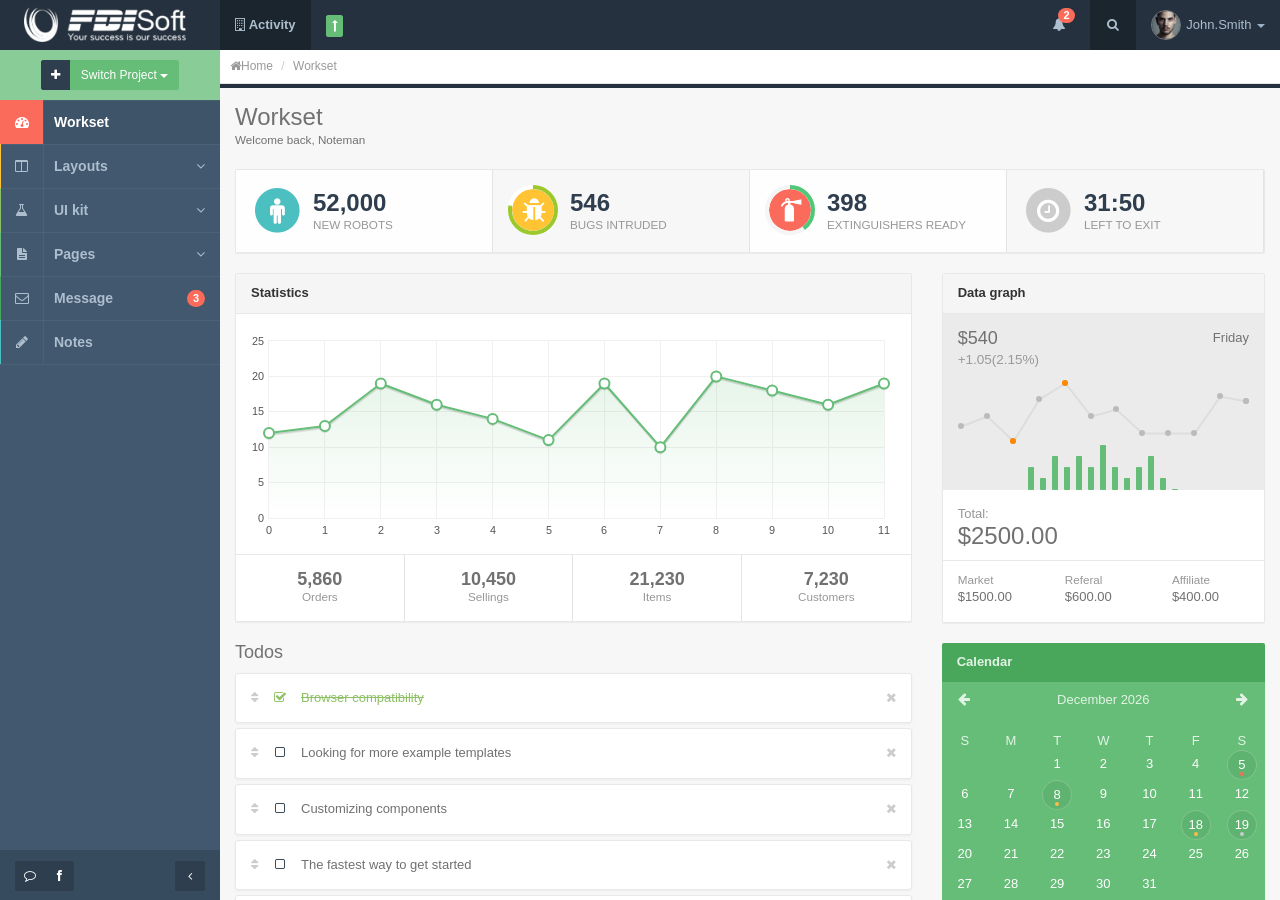
==== commit 533e87f7: "Home and login" ====
--- a/QLSV/QLSV.Web/Skin/index.html
+++ b/QLSV/QLSV.Web/Skin/index.html
@@ -854,7 +854,6 @@
 
     <script src="js/calendar/bootstrap_calendar.js"></script>
     <script src="js/calendar/demo.js"></script>
-
     <script src="js/sortable/jquery.sortable.js"></script>
 
 </body>
